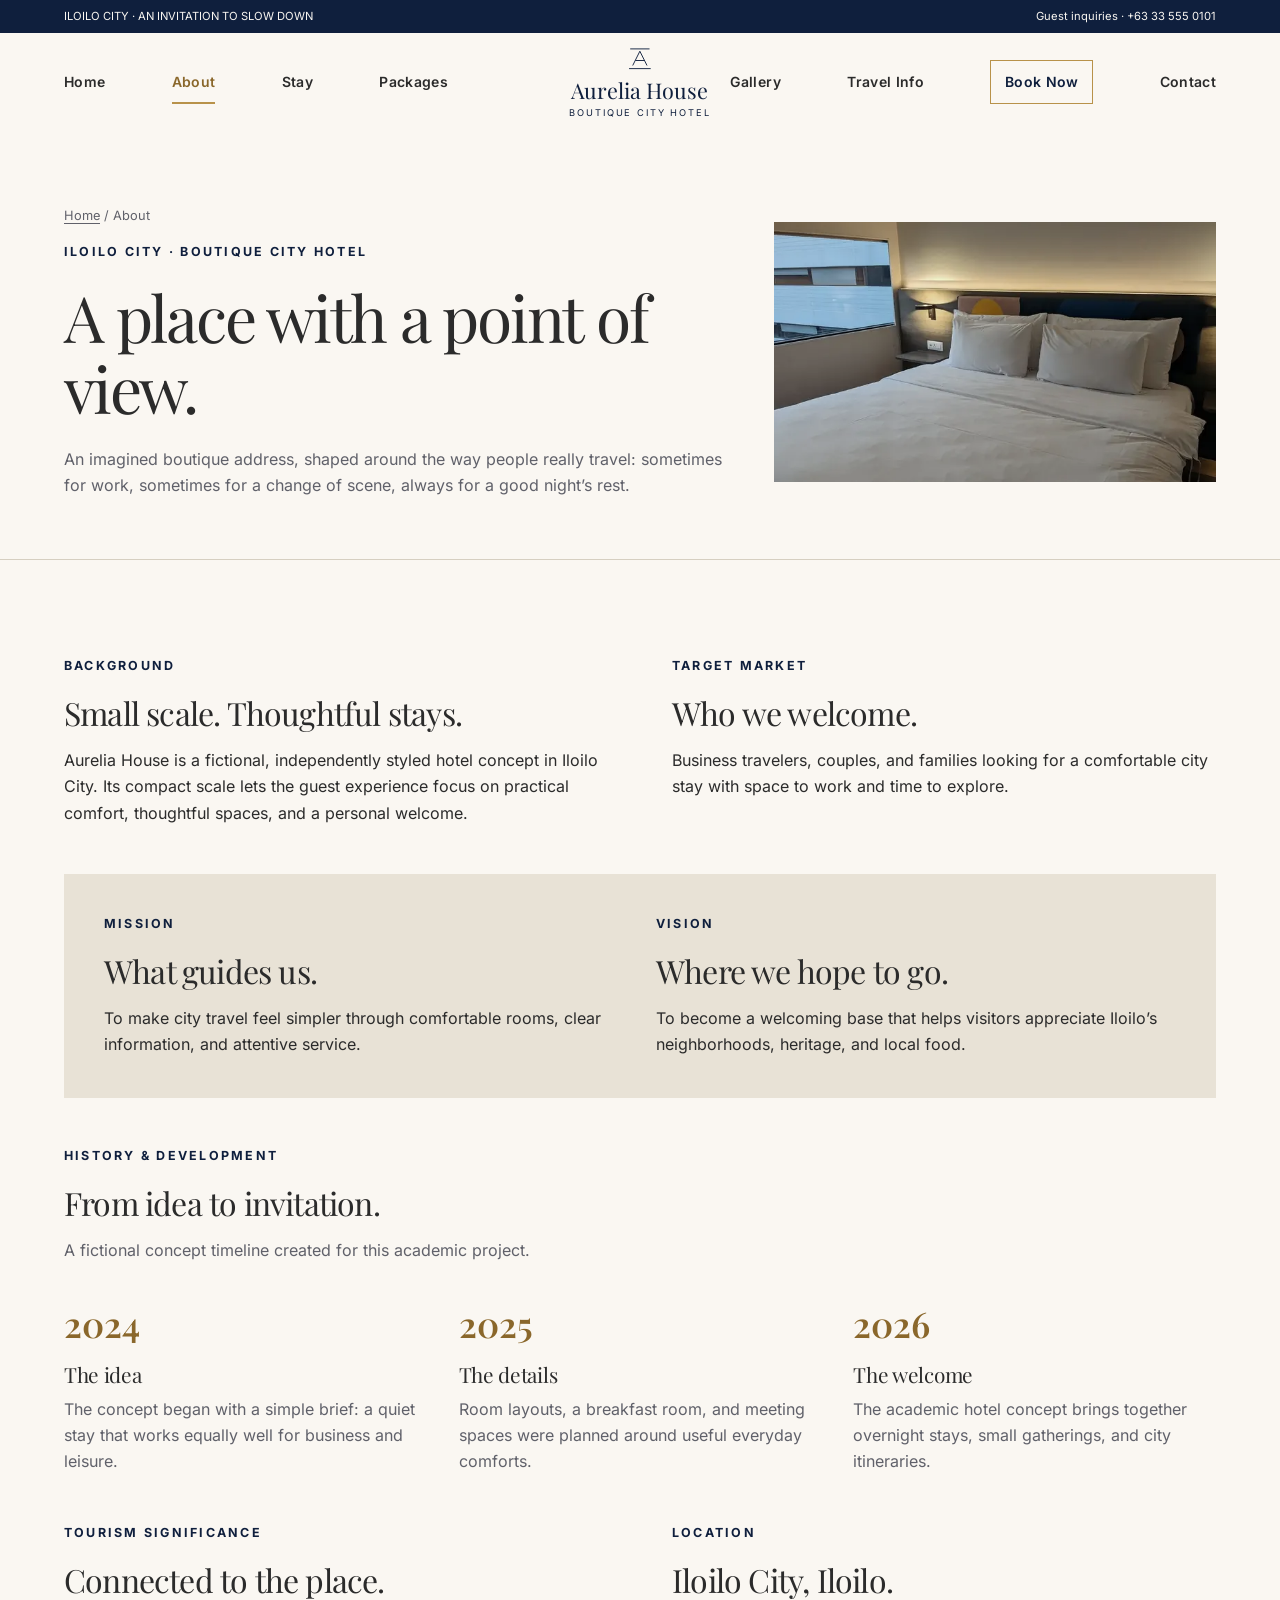
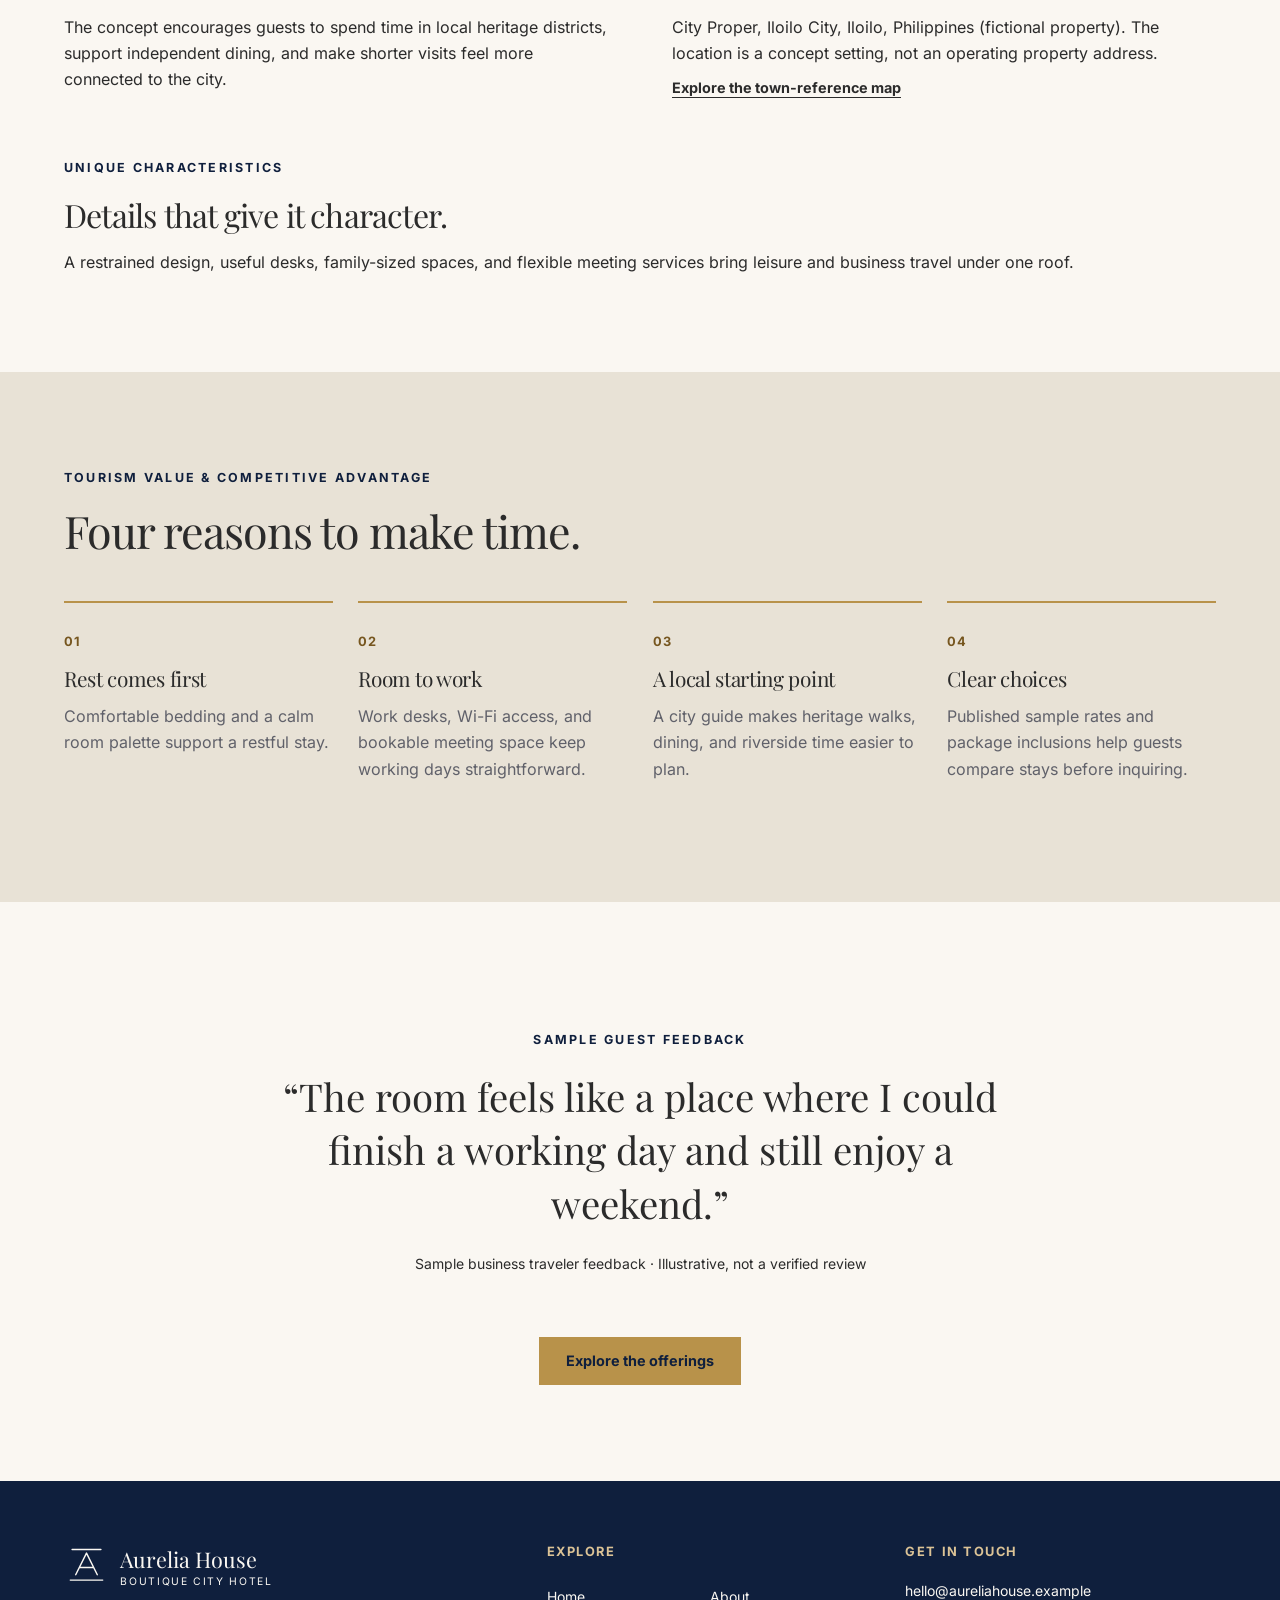
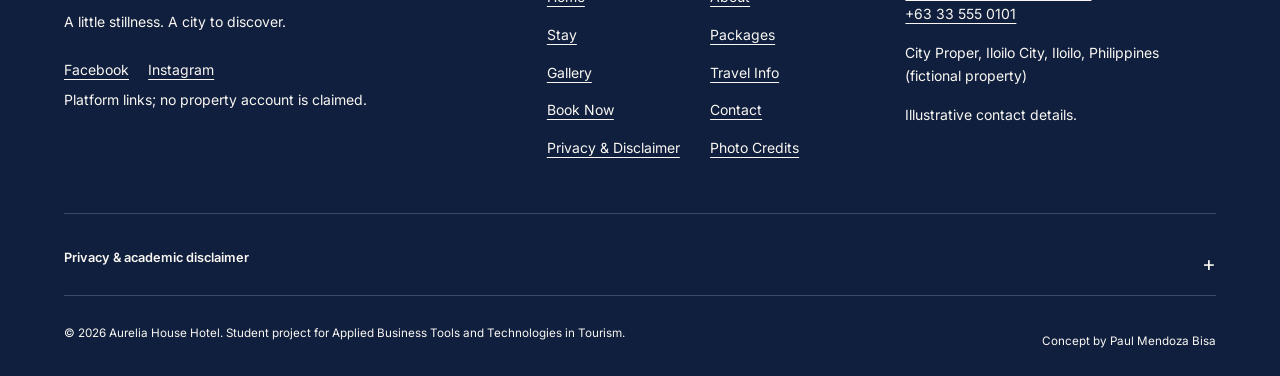
==== about.html @ c22bd077 "Publish complete website for GitHub Pages" ====
<!DOCTYPE html><html lang="en"><head><meta charset="UTF-8"><meta name="viewport" content="width=device-width, initial-scale=1"><title>Our Story &amp; Boutique City Concept | Aurelia House Hotel</title><meta name="description" content="Meet Aurelia House Hotel in Iloilo City. Explore the boutique concept, mission, history, target guests, tourism value, and thoughtful details behind the stay."><meta name="theme-color" content="#0F1F3D"><meta property="og:type" content="website"><meta property="og:title" content="Our Story &amp; Boutique City Concept | Aurelia House Hotel"><meta property="og:description" content="Meet Aurelia House Hotel in Iloilo City. Explore the boutique concept, mission, history, target guests, tourism value, and thoughtful details behind the stay."><meta property="og:site_name" content="Aurelia House Hotel"><link rel="icon" type="image/svg+xml" href="data:image/svg+xml,%3Csvg%20xmlns%3D%22http%3A//www.w3.org/2000/svg%22%20viewBox%3D%220%200%2050%2050%22%3E%3Crect%20width%3D%2250%22%20height%3D%2250%22%20rx%3D%220%22%20fill%3D%22%230F1F3D%22/%3E%3Cg%20transform%3D%22translate%283%203%29%20scale%28.88%29%22%20fill%3D%22none%22%20stroke%3D%22%23dcc396%22%20stroke-width%3D%222%22%3E%3Cpath%20d%3D%22M13%2033%2025%209%2037%2033M18%2025h14%22/%3E%3Cpath%20d%3D%22M7%2039h36M9%205h32%22/%3E%3C/g%3E%3C/svg%3E"><link rel="preload" href="fonts/inter-latin.woff2" as="font" type="font/woff2" crossorigin><link rel="preload" href="fonts/playfair-display-latin.woff2" as="font" type="font/woff2" crossorigin><link rel="stylesheet" href="css/style.css"><script defer src="js/form-config.js"></script><script defer src="js/site-data.js"></script><script defer src="js/main.js"></script></head><body class="hotel"><a class="skip-link" href="#main">Skip to content</a><header class="site-header"><div class="topbar"><div class="wrap"><span>ILOILO CITY · AN INVITATION TO SLOW DOWN</span><a href="contact.html">Guest inquiries · +63 33 555 0101</a></div></div><div class="header-inner wrap"><a class="brand" href="index.html"><svg class="brand-mark" viewBox="0 0 50 50" fill="none" stroke="currentColor" stroke-width="1.6" stroke-linecap="round" stroke-linejoin="round" aria-hidden="true"><path d="M13 33 25 9 37 33M18 25h14"/><path d="M7 39h36M9 5h32"/></svg><span class="brand-text"><strong>Aurelia House</strong><span>Boutique city hotel</span></span><span class="sr-only">Home</span></a><button class="menu-toggle" aria-controls="site-nav" aria-expanded="false" aria-label="Open navigation"><svg viewBox="0 0 24 24" fill="none" stroke="currentColor" stroke-width="1.6" aria-hidden="true"><path d="M3 6h18M3 12h18M3 18h18"/></svg></button><nav class="site-nav" id="site-nav" aria-label="Main navigation"><span class="nav-mobile-brand">Aurelia House</span><button class="menu-close" aria-label="Close navigation">×</button><ul class="nav-list"><li><a  href="index.html" >Home</a></li><li><a  href="about.html" aria-current="page">About</a></li><li><a  href="stay.html" >Stay</a></li><li><a  href="packages.html" >Packages</a></li><li><a  href="gallery.html" >Gallery</a></li><li><a  href="travel-info.html" >Travel Info</a></li><li><a class="nav-book" href="booking.html" >Book Now</a></li><li><a  href="contact.html" >Contact</a></li></ul></nav></div></header><main id="main"><section class="subhero"><div class="wrap"><div><div class="breadcrumb"><a href="index.html">Home</a> / About</div><span class="eyebrow">Iloilo City · Boutique city hotel</span><h1>A place with a point of view.</h1><p class="muted">An imagined boutique address, shaped around the way people really travel: sometimes for work, sometimes for a change of scene, always for a good night’s rest.</p></div><img class="" src="images/room-deluxe.webp" srcset="images/room-deluxe-480.webp 480w, images/room-deluxe-640.webp 640w, images/room-deluxe-960.webp 960w, images/room-deluxe.webp 1100w" sizes="(max-width:767px) calc(100vw - 32px), (max-width:1023px) 50vw, 40vw" alt="Modern hotel bedroom with white linens beside a window" width="1100" height="733" fetchpriority="high" decoding="async"></div></section><section class="section"><div class="wrap about-grid"><div class="about-block"><span class="eyebrow">Background</span><h2>Small scale. Thoughtful stays.</h2><p>Aurelia House is a fictional, independently styled hotel concept in Iloilo City. Its compact scale lets the guest experience focus on practical comfort, thoughtful spaces, and a personal welcome.</p></div><div class="about-block"><span class="eyebrow">Target market</span><h2>Who we welcome.</h2><p>Business travelers, couples, and families looking for a comfortable city stay with space to work and time to explore.</p></div><div class="about-block wide mission-vision"><div><span class="eyebrow">Mission</span><h2>What guides us.</h2><p>To make city travel feel simpler through comfortable rooms, clear information, and attentive service.</p></div><div><span class="eyebrow">Vision</span><h2>Where we hope to go.</h2><p>To become a welcoming base that helps visitors appreciate Iloilo’s neighborhoods, heritage, and local food.</p></div></div><div class="about-block wide"><span class="eyebrow">History & development</span><h2>From idea to invitation.</h2><p class="muted" style="margin-top:1rem">A fictional concept timeline created for this academic project.</p><div class="timeline"><div><strong>2024</strong><h3>The idea</h3><p class="muted">The concept began with a simple brief: a quiet stay that works equally well for business and leisure.</p></div><div><strong>2025</strong><h3>The details</h3><p class="muted">Room layouts, a breakfast room, and meeting spaces were planned around useful everyday comforts.</p></div><div><strong>2026</strong><h3>The welcome</h3><p class="muted">The academic hotel concept brings together overnight stays, small gatherings, and city itineraries.</p></div></div></div><div class="about-block"><span class="eyebrow">Tourism significance</span><h2>Connected to the place.</h2><p>The concept encourages guests to spend time in local heritage districts, support independent dining, and make shorter visits feel more connected to the city.</p></div><div class="about-block"><span class="eyebrow">Location</span><h2>Iloilo City, Iloilo.</h2><p>City Proper, Iloilo City, Iloilo, Philippines (fictional property). The location is a concept setting, not an operating property address.</p><a class="text-link" href="travel-info.html#location-map">Explore the town-reference map</a></div><div class="about-block wide"><span class="eyebrow">Unique characteristics</span><h2>Details that give it character.</h2><p>A restrained design, useful desks, family-sized spaces, and flexible meeting services bring leisure and business travel under one roof.</p></div></div></section><section class="section panel-section"><div class="wrap"><div class="section-heading"><div><span class="eyebrow">Tourism value & competitive advantage</span><h2>Four reasons to make time.</h2></div><div></div></div><div class="feature-grid"><div class="feature-tile"><span class="feature-index">01</span><h3>Rest comes first</h3><p class="muted">Comfortable bedding and a calm room palette support a restful stay.</p></div><div class="feature-tile"><span class="feature-index">02</span><h3>Room to work</h3><p class="muted">Work desks, Wi-Fi access, and bookable meeting space keep working days straightforward.</p></div><div class="feature-tile"><span class="feature-index">03</span><h3>A local starting point</h3><p class="muted">A city guide makes heritage walks, dining, and riverside time easier to plan.</p></div><div class="feature-tile"><span class="feature-index">04</span><h3>Clear choices</h3><p class="muted">Published sample rates and package inclusions help guests compare stays before inquiring.</p></div></div></div></section><section class="section"><div class="wrap"><div class="review reveal"><span class="eyebrow">Sample guest feedback</span><span class="stars" aria-hidden="true">✦ ✦ ✦</span><blockquote>“The room feels like a place where I could finish a working day and still enjoy a weekend.”</blockquote><cite>Sample business traveler feedback · Illustrative, not a verified review</cite></div><div class="actions" style="justify-content:center"><a class="button " href="stay.html">Explore the offerings</a></div></div></section></main><footer class="site-footer"><div class="wrap"><div class="footer-top"><div class="footer-brand"><a class="brand" href="index.html"><svg class="brand-mark" viewBox="0 0 50 50" fill="none" stroke="currentColor" stroke-width="1.6" stroke-linecap="round" stroke-linejoin="round" aria-hidden="true"><path d="M13 33 25 9 37 33M18 25h14"/><path d="M7 39h36M9 5h32"/></svg><span class="brand-text"><strong>Aurelia House</strong><span>Boutique city hotel</span></span><span class="sr-only">Home</span></a><p>A little stillness. A city to discover.</p><div class="social-links"><a href="https://www.facebook.com/" target="_blank" rel="noopener noreferrer">Facebook</a><a href="https://www.instagram.com/" target="_blank" rel="noopener noreferrer">Instagram</a></div><p class="small">Platform links; no property account is claimed.</p></div><div><h2>Explore</h2><div class="footer-links"><a href="index.html">Home</a><a href="about.html">About</a><a href="stay.html">Stay</a><a href="packages.html">Packages</a><a href="gallery.html">Gallery</a><a href="travel-info.html">Travel Info</a><a href="booking.html">Book Now</a><a href="contact.html">Contact</a><a href="#privacy">Privacy &amp; Disclaimer</a><a href="gallery.html#photo-credits">Photo Credits</a></div></div><div><h2>Get in touch</h2><p><a href="mailto:hello@aureliahouse.example">hello@aureliahouse.example</a><br><a href="tel:+63335550101">+63 33 555 0101</a></p><p>City Proper, Iloilo City, Iloilo, Philippines (fictional property)</p><p class="small">Illustrative contact details.</p></div></div><details class="footer-policy" id="privacy"><summary>Privacy &amp; academic disclaimer</summary><p>This website was created for academic purposes. Business, rates, and contact details are fictional. No personal data is stored. In the current demonstration, form entries stay on the page and are not sent. A copied or downloaded draft stays under your control. No reservations or payments are made.</p><p>Photographs are licensed visual references, not photographs of this fictional property. Sample guest feedback is illustrative, not verified testimony. Maps show public town references. Any future inquiry service must have its privacy terms reviewed before activation.</p></details><div class="footer-bottom"><p>© 2026 Aurelia House Hotel. Student project for Applied Business Tools and Technologies in Tourism.</p><p>Concept by Paul Mendoza Bisa</p></div></div></footer></body></html>
---- css/style.css ----
/* Self-hosted Google Fonts; latin subset; source records and OFL licenses included. */

/* latin: Inter */
@font-face {
  font-family: 'Inter';
  font-style: normal;
  font-weight: 400 700;
  font-display: swap;
  src: url('../fonts/inter-latin.woff2') format('woff2');
  unicode-range: U+0000-00FF, U+0131, U+0152-0153, U+02BB-02BC, U+02C6, U+02DA, U+02DC, U+0304, U+0308, U+0329, U+2000-206F, U+20AC, U+2122, U+2191, U+2193, U+2212, U+2215, U+FEFF, U+FFFD;
}

/* latin: Playfair Display */
@font-face {
  font-family: 'Playfair Display';
  font-style: normal;
  font-weight: 400 600;
  font-display: swap;
  src: url('../fonts/playfair-display-latin.woff2') format('woff2');
  unicode-range: U+0000-00FF, U+0131, U+0152-0153, U+02BB-02BC, U+02C6, U+02DA, U+02DC, U+0304, U+0308, U+0329, U+2000-206F, U+20AC, U+2122, U+2191, U+2193, U+2212, U+2215, U+FEFF, U+FFFD;
}

*{box-sizing:border-box}html{scroll-behavior:smooth;scroll-padding-top:7rem}body{margin:0;background:var(--paper);color:var(--ink);font-family:var(--body-font);font-size:1rem;line-height:1.65}body.menu-open{overflow:hidden}button,input,select,textarea{font:inherit}button,a,input,select,textarea,summary{-webkit-tap-highlight-color:transparent}img{display:block;width:100%;height:auto}a{color:inherit;text-underline-offset:.25em}button{cursor:pointer}button:disabled{cursor:wait;opacity:.65}a,button{touch-action:manipulation}h1,h2,h3,h4,p{margin:0}h1,h2,h3,h4{font-family:var(--heading-font);font-weight:var(--heading-weight,500);line-height:1.12}h1{font-size:clamp(2.65rem,5vw,4.8rem);letter-spacing:-.035em}h2{font-size:clamp(2rem,3.5vw,3.3rem);letter-spacing:-.025em}h3{font-size:1.6rem;letter-spacing:-.015em}p+p{margin-top:1rem}ul,ol{padding-left:1.25rem}li+li{margin-top:.4rem}::selection{background:var(--accent);color:white}:focus-visible{outline:3px solid var(--focus);outline-offset:5px}input:focus-visible,select:focus-visible,textarea:focus-visible{outline-offset:2px}button{border:0}.skip-link{position:fixed;top:1rem;left:1rem;z-index:1000;padding:1rem;background:var(--primary);color:white;transform:translateY(-200%)}.skip-link:focus{transform:translateY(0)}.sr-only{position:absolute;width:1px;height:1px;overflow:hidden;clip:rect(0,0,0,0);white-space:nowrap}.wrap{width:min(1200px,calc(100% - 6rem));margin-inline:auto}.section{padding-block:6rem}.section-heading{display:flex;align-items:flex-end;justify-content:space-between;gap:2rem;margin-bottom:2.8rem}.section-heading p{max-width:30rem}.eyebrow{font-size:.78rem;font-weight:700;letter-spacing:.18em;text-transform:uppercase;display:block;margin-bottom:1.15rem;color:var(--primary)}.muted{color:var(--muted)}.small{font-size:.875rem}.section-number{font-family:var(--heading-font);font-size:3rem;color:var(--accent)}.button{display:inline-flex;align-items:center;justify-content:center;min-height:48px;padding:.8rem 1.6rem;text-decoration:none;font-size:.9rem;font-weight:700;background:var(--accent);color:var(--button-text);border:1px solid var(--accent);border-radius:var(--radius);transition:background .2s,transform .2s,box-shadow .2s;line-height:1.4;text-align:center}.button:hover{transform:translateY(-2px);background:var(--accent-dark);border-color:var(--accent-dark)}.button.secondary{background:transparent;color:var(--primary);border-color:var(--primary)}.button.secondary:hover{background:var(--panel)}.button.light{background:transparent;color:#fff;border-color:#fff}.button.light:hover{background:#ffffff18}.text-link{display:inline-flex;align-items:center;min-height:44px;font-size:.9rem;font-weight:700}.actions{display:flex;flex-wrap:wrap;gap:1rem;align-items:center;margin-top:1.8rem}.brand{display:flex;align-items:center;gap:.7rem;text-decoration:none;color:var(--primary);line-height:1.2}.brand-mark{width:38px;height:38px;flex:none}.brand-text strong{display:block;font-family:var(--heading-font);font-size:1.15rem;font-weight:var(--heading-weight,500)}.brand-text span{display:block;font-size:.65rem;letter-spacing:.16em;text-transform:uppercase;margin-top:.2rem}.header-inner{display:flex;align-items:center;justify-content:space-between;gap:1.4rem}.nav-list{display:flex;gap:1.35rem;align-items:center;list-style:none;padding:0;margin:0}.nav-list li+li{margin:0}.nav-list a{display:flex;align-items:center;min-height:44px;text-decoration:none;font-size:.84rem;font-weight:600;white-space:nowrap}.nav-list a:hover,.nav-list a[aria-current]{color:var(--accent-dark)}.nav-list a[aria-current]:not(.nav-book){box-shadow:inset 0 -2px var(--accent)}.nav-list a.nav-book{padding:.65rem 1.1rem;background:var(--accent);color:var(--button-text);border-radius:var(--radius)}.menu-toggle,.menu-close{display:none;width:48px;height:48px;border:1px solid var(--line);background:var(--paper);color:var(--ink);align-items:center;justify-content:center;font-size:1.5rem}.menu-toggle svg{width:23px;height:23px}.nav-mobile-brand{display:none}.hero{position:relative;isolation:isolate;overflow:hidden}.hero-image{position:absolute;inset:0;height:100%;object-fit:cover;z-index:-2}.hero .eyebrow,.hero .muted{color:inherit}.hero-content{position:relative}.hero-intro{max-width:36rem;margin-top:1.5rem;font-size:1.08rem;line-height:1.75}.hero-note{position:absolute;bottom:1.5rem;right:2rem;color:white;font-size:.72rem;background:#0005;padding:.25rem .7rem}.hero-bottom{display:flex;align-items:center;justify-content:space-between;gap:2rem}.hero-bottom span{font-size:.78rem;letter-spacing:.12em;text-transform:uppercase}.subhero{padding:4.6rem 0 3.8rem;border-bottom:1px solid var(--line);background:var(--panel)}.subhero .wrap{display:grid;grid-template-columns:1.5fr 1fr;gap:3rem;align-items:center}.subhero p{max-width:42rem;margin-top:1.35rem}.subhero img{height:260px;object-fit:cover;border-radius:var(--card-radius)}.subhero .breadcrumb{font-size:.8rem;margin-bottom:1rem;color:var(--muted)}.intro-split{display:grid;grid-template-columns:1fr 1fr;gap:5rem;align-items:center}.intro-photo{position:relative}.intro-photo img{height:500px;object-fit:cover;border-radius:var(--card-radius)}.photo-caption{margin-top:.7rem;font-size:.78rem;color:var(--muted)}.intro-copy>p{margin-top:1.5rem}.quick-facts{display:grid;grid-template-columns:repeat(3,1fr);gap:1.4rem;padding-block:2rem;border-block:1px solid var(--line);margin-top:2rem}.quick-facts strong{display:block;font-family:var(--heading-font);font-size:1.2rem}.quick-facts span{font-size:.8rem;color:var(--muted)}.card-grid{display:grid;grid-template-columns:repeat(3,minmax(0,1fr));gap:1.65rem}.card{overflow:hidden;border:1px solid var(--line);border-radius:var(--card-radius);background:var(--card-bg,var(--paper));box-shadow:var(--card-shadow,none);position:relative}.card-image{height:260px;object-fit:cover;transition:transform .3s}.card:hover .card-image{transform:scale(1.025)}.card-body{padding:1.8rem}.card-tag{display:inline-block;color:var(--primary);font-size:.75rem;font-weight:700;letter-spacing:.09em;text-transform:uppercase;margin-bottom:.8rem}.card h3{margin-bottom:1rem}.card p{margin-bottom:1rem}.card-price{display:flex;align-items:baseline;gap:.4rem;margin-top:1.4rem;flex-wrap:wrap}.card-price strong{font-family:var(--heading-font);font-size:1.65rem;color:var(--primary)}.card-price span{font-size:.78rem;color:var(--muted)}.card .button{margin-top:1.2rem}.offering-meta{display:grid;grid-template-columns:1fr 1fr;gap:.8rem;font-size:.8rem;border-top:1px solid var(--line);padding-top:1rem}.offering-meta dt{font-weight:700}.offering-meta dd{margin:0;color:var(--muted)}.features{font-size:.9rem}.feature-grid{display:grid;grid-template-columns:repeat(4,1fr);gap:1.6rem}.feature-tile{padding:1.5rem 0;border-top:2px solid var(--accent)}.feature-tile h3{font-size:1.3rem;margin:.8rem 0}.feature-tile p{font-size:.95rem}.feature-index{font-size:.8rem;font-weight:700;color:var(--accent-dark);letter-spacing:.08em}.panel-section{background:var(--panel)}.dark-section{background:var(--primary);color:var(--paper)}.dark-section .eyebrow{color:var(--light-accent)}.dark-section .card{--card-bg:var(--paper);color:var(--ink)}.dark-section .muted{color:#ffffffb8}.promo{display:grid;grid-template-columns:1.4fr 1fr;gap:3rem;align-items:center;padding:3rem;background:var(--primary);color:white;border-radius:var(--card-radius);position:relative}.promo .eyebrow{color:var(--light-accent)}.promo p{margin-top:1rem;max-width:43rem}.promo .button{justify-self:end}.review{max-width:780px;text-align:center;margin:auto;padding:2rem 0}.review blockquote{font-family:var(--heading-font);font-size:clamp(1.7rem,3vw,2.7rem);line-height:1.4;margin:1.2rem 0}.review cite{font-style:normal;font-size:.875rem}.review .stars{color:var(--accent-dark);letter-spacing:.3em;font-size:1rem}.teaser-grid{display:grid;grid-template-columns:repeat(2,1fr);gap:1.4rem;margin-top:3rem}.teaser{display:flex;gap:1.3rem;align-items:center;padding:1.5rem;border:1px solid var(--line);text-decoration:none;border-radius:var(--card-radius);transition:background .2s}.teaser:hover{background:var(--panel)}.teaser strong{display:block;font-family:var(--heading-font);font-size:1.5rem}.teaser img{width:110px;height:100px;object-fit:cover;border-radius:var(--card-radius)}.teaser span{font-size:.875rem;color:var(--muted)}.availability{padding:1.7rem 2rem;display:grid;grid-template-columns:1fr 1fr .6fr auto;gap:1rem;align-items:end;background:white;color:var(--ink);position:relative;z-index:2;border-radius:22px;box-shadow:0 12px 45px #14313b1a}.availability label{font-size:.8rem;font-weight:700}.availability input,.availability select{background:#f4f7f7;border:1px solid var(--line);border-radius:10px;min-height:48px;padding:.65rem;width:100%;margin-top:.4rem}.planner{display:grid;grid-template-columns:1fr 1fr;gap:4rem;padding:3.5rem;background:var(--panel);border:1px solid var(--line);border-radius:var(--card-radius)}.planner h2{margin-bottom:1.2rem}.planner .field{margin-bottom:1rem}.planner-result{padding:2rem;background:var(--paper);border:1px solid var(--line);border-radius:var(--card-radius);align-self:center}.planner-result .result-number{font-family:var(--heading-font);font-size:2.8rem;line-height:1.2;color:var(--primary);display:block;margin:.7rem 0}.planner-result h3{margin:.7rem 0}.planner-result p{font-size:.9rem}.planner-error{color:#a12620;margin-top:1rem}.field label{display:block;font-size:.875rem;font-weight:700;margin-bottom:.4rem}.field input,.field select,.field textarea{width:100%;min-height:48px;border:1px solid var(--line);padding:.75rem .85rem;border-radius:var(--input-radius,4px);background:var(--paper);color:var(--ink);line-height:1.4}.field textarea{min-height:130px;resize:vertical}.field .hint{font-size:.8rem;color:var(--muted);display:block;margin-top:.3rem}.field [aria-invalid=true]{border-color:#b52a21}.field-error{color:#a12620;font-size:.8rem;display:block;min-height:0}.field-error:not(:empty){margin-top:.35rem}.form-grid{display:grid;grid-template-columns:1fr 1fr;gap:1.3rem}.form-grid .full{grid-column:1/-1}.check-row{display:flex;gap:.75rem;align-items:flex-start;font-size:.875rem}.check-row input{width:20px;height:20px;flex:none;margin-top:.22rem;accent-color:var(--primary)}.form-card{padding:2.5rem;background:var(--paper);border:1px solid var(--line);border-radius:var(--card-radius)}.form-layout{display:grid;grid-template-columns:minmax(0,1.7fr) minmax(0,1fr);gap:3rem;align-items:start}.form-aside{position:sticky;top:8rem}.form-aside h2{font-size:2rem;margin-bottom:1.3rem}.steps{list-style:none;padding:0;counter-reset:steps}.steps li{counter-increment:steps;position:relative;padding-left:2.6rem;margin-bottom:1.6rem}.steps li:before{content:counter(steps);position:absolute;left:0;top:0;width:28px;height:28px;border:1px solid var(--line);display:grid;place-items:center;font-size:.8rem;color:var(--primary)}.steps strong{display:block;margin-bottom:.25rem}.steps p{font-size:.9rem;color:var(--muted)}.notice{padding:1.1rem 1.25rem;border-left:3px solid var(--accent);background:var(--panel);font-size:.875rem;margin:1.5rem 0}.form-status{margin-top:1.5rem;padding:1.3rem;background:var(--panel);border-radius:var(--card-radius)}.form-status pre{font:inherit;font-size:.8rem;white-space:pre-wrap;overflow-wrap:anywhere;line-height:1.6;margin:1rem 0;max-height:280px;overflow:auto}.form-status h3{font-size:1.3rem;margin-bottom:.7rem}.form-status[hidden]{display:none}.honeypot{position:absolute;left:-9999px;opacity:0}.error-summary{color:#a12620;font-weight:600;font-size:.9rem;margin-bottom:1rem}.package-stack{display:grid;gap:3rem}.package{display:grid;grid-template-columns:minmax(0,.9fr) minmax(0,1.4fr);border:1px solid var(--line);border-radius:var(--card-radius);overflow:hidden;background:var(--paper)}.package-visual{position:relative;background:var(--panel)}.package-visual img{height:100%;min-height:450px;object-fit:cover}.package-body{padding:2.8rem}.package h2{font-size:2.25rem}.package-body>p{margin-top:1rem}.package-facts{display:flex;gap:.6rem;flex-wrap:wrap;margin-top:1rem}.chip{font-size:.75rem;font-weight:700;border:1px solid var(--line);border-radius:var(--radius);padding:.35rem .65rem;background:var(--panel)}.package-columns{display:grid;grid-template-columns:1fr 1fr;gap:1.3rem;margin-top:1.6rem}.package-columns h3{font-size:1rem;font-family:var(--body-font);font-weight:700}.package-columns ul{font-size:.875rem}.itinerary{margin-top:1.6rem}.itinerary h3{font-size:1.3rem;margin-bottom:1rem}.itinerary details,.faq details{border-bottom:1px solid var(--line)}summary{cursor:pointer;list-style:none;display:flex;justify-content:space-between;gap:1rem;min-height:50px;padding:1rem 0;font-weight:600;line-height:1.4}summary::-webkit-details-marker{display:none}summary:after{content:'+';font-weight:400;font-size:1.3rem}details[open]>summary:after{content:'−'}details p{padding:0 0 1.3rem;font-size:.95rem;color:var(--muted)}.faq{max-width:830px;margin:auto}.faq>h2{margin-bottom:2rem}.faq-footer{margin-top:1.5rem}.itinerary-tabs{display:flex;gap:.6rem;margin-bottom:1rem}.itinerary-tabs button{padding:.55rem 1rem;border-radius:99px;background:var(--panel);border:1px solid var(--line);color:var(--ink);font-weight:700;font-size:.875rem}.itinerary-tabs button[aria-selected=true]{background:var(--primary);color:#fff}.tab-panel{font-size:.9rem;padding:1rem;background:var(--panel);border-radius:12px}.tab-panel[hidden]{display:none}.trail-timeline{list-style:none;padding:0;margin:1rem 0}.trail-timeline li{position:relative;border-left:2px solid var(--accent);padding:0 0 1.25rem 1.5rem;margin:0}.trail-timeline li:before{content:'';position:absolute;width:10px;height:10px;background:var(--accent);border-radius:50%;left:-6px;top:.5rem}.trail-timeline strong{display:block;font-size:.8rem;text-transform:uppercase;letter-spacing:.06em}.trail-timeline p{font-size:.9rem;color:var(--muted)}.booking-instructions{font-size:.8rem;color:var(--muted);margin:1rem 0}.booking-instructions ol{padding-left:1.2rem}.filters{display:flex;gap:.65rem;flex-wrap:wrap;margin:0 0 2.5rem}.filter{min-height:44px;background:transparent;border:1px solid var(--line);color:var(--ink);padding:.55rem 1.1rem;border-radius:var(--radius);font-weight:600;font-size:.875rem}.filter[aria-pressed=true]{background:var(--primary);border-color:var(--primary);color:#fff}.gallery-grid{display:grid;grid-template-columns:repeat(3,minmax(0,1fr));gap:1.5rem}.gallery-item{margin:0;min-width:0}.gallery-item[hidden]{display:none}.gallery-item button{width:100%;padding:0;background:transparent;overflow:hidden;border-radius:var(--card-radius);position:relative}.gallery-item button:after{content:'View photo';position:absolute;bottom:1rem;left:1rem;padding:.35rem .7rem;background:#000b;color:white;font-size:.75rem;opacity:0;transition:opacity .2s}.gallery-item button:hover:after,.gallery-item button:focus-visible:after{opacity:1}.gallery-item img{height:260px;object-fit:cover;transition:transform .3s}.gallery-item button:hover img{transform:scale(1.03)}.gallery-item figcaption{padding:.7rem 0;font-size:.9rem}.gallery-item .credit{display:block;font-size:.72rem;color:var(--muted);margin-top:.3rem}.lightbox{border:0;padding:0;background:#132019;color:white;width:min(1050px,calc(100% - 2rem));max-height:90vh}.lightbox::backdrop{background:#000d}.lightbox-toolbar{display:flex;align-items:center;justify-content:space-between;padding:.7rem 1rem}.lightbox-toolbar button,.lightbox-controls button{background:transparent;color:white;min-width:48px;min-height:48px;border:1px solid #ffffff66}.lightbox img{height:min(60vh,600px);object-fit:contain;background:#000}.lightbox-caption{padding:1rem 1.5rem}.lightbox-caption p{font-size:.9rem}.lightbox-controls{display:flex;gap:.6rem}.credit-list{display:grid;grid-template-columns:repeat(2,1fr);gap:.7rem 2rem;list-style:none;padding:0;font-size:.8rem}.credit-list li{padding-block:.5rem;border-bottom:1px solid var(--line);overflow-wrap:anywhere}.video-layout{display:grid;grid-template-columns:1fr 1.2fr;gap:3rem;align-items:center}.video-layout video{width:100%;aspect-ratio:16/9;background:var(--primary);border-radius:var(--card-radius)}.video-layout p{margin-top:1rem}.about-grid{display:grid;grid-template-columns:1fr 1fr;gap:3rem 4rem}.about-block h2{font-size:2rem;margin-bottom:1rem}.about-block.wide{grid-column:1/-1}.mission-vision{display:grid;grid-template-columns:1fr 1fr;gap:2rem;background:var(--panel);padding:2.5rem;border-radius:var(--card-radius)}.timeline{display:grid;grid-template-columns:repeat(3,1fr);gap:2rem;margin-top:2rem}.timeline strong{font-family:var(--heading-font);font-size:2.2rem;color:var(--accent-dark)}.timeline h3{font-size:1.3rem;margin:.6rem 0}.timeline p{font-size:.95rem}.eco-grid{display:grid;grid-template-columns:repeat(3,1fr);gap:2rem}.eco-grid h3{font-size:1.3rem;margin-bottom:.8rem}.eco-grid>div{border-top:3px solid var(--accent);padding-top:1.4rem}.destination-layout{display:grid;grid-template-columns:1fr 1fr;gap:3rem}.destination-layout h3{margin:1.8rem 0 1rem}.route-card{padding:1.5rem;border:1px solid var(--line);border-radius:var(--card-radius);margin-bottom:1rem}.route-card h3{font-size:1.2rem;margin:0 0 .7rem}.route-card .time{font-weight:700;color:var(--primary);display:block;margin:.7rem 0}.route-card p{font-size:.9rem}.map-frame{width:100%;height:390px;border:1px solid var(--line);border-radius:var(--card-radius);background:var(--panel)}.map-caption{font-size:.8rem;margin-top:.8rem;color:var(--muted)}.attraction-list{display:grid;grid-template-columns:repeat(2,1fr);gap:1.5rem;margin-top:2rem}.attraction{padding:1.5rem;border:1px solid var(--line);border-radius:var(--card-radius)}.attraction h3{font-size:1.25rem;margin-bottom:.7rem}.attraction p{font-size:.9rem}.guide-grid{display:grid;grid-template-columns:repeat(3,1fr);gap:2rem}.guide-block{padding-top:1.3rem;border-top:2px solid var(--accent)}.guide-block h3{font-size:1.3rem;margin-bottom:.8rem}.guide-block p{font-size:.95rem}.emergency{background:var(--primary);color:white;padding:1.5rem;border-radius:var(--card-radius)}.emergency .text-link{font-size:1.5rem}.source-list{font-size:.8rem;columns:2;column-gap:2.5rem}.source-list li{break-inside:avoid;margin-bottom:.6rem}.contact-details{display:grid;grid-template-columns:1fr 1fr;gap:1.5rem;margin-bottom:2rem}.contact-details div{border-top:1px solid var(--line);padding-top:1rem;overflow-wrap:anywhere}.contact-details strong{display:block;font-size:.8rem;letter-spacing:.08em;text-transform:uppercase;margin-bottom:.6rem}.contact-details a{display:inline-flex;align-items:center;min-height:44px}.site-footer{background:var(--primary);color:var(--paper);padding:4rem 0 1.5rem}.footer-top{display:grid;grid-template-columns:1.4fr 1fr 1fr;gap:3rem;margin-bottom:3rem}.site-footer .brand{color:var(--paper);margin-bottom:1.2rem}.site-footer .brand-text strong{font-size:1.8rem}.site-footer .brand-mark{width:45px;height:45px}.site-footer p,.site-footer a:not(.brand){font-size:.875rem}.site-footer h2{font-family:var(--body-font);font-size:.8rem;font-weight:700;letter-spacing:.12em;text-transform:uppercase;color:var(--light-accent);margin-bottom:1.2rem}.footer-links{display:grid;grid-template-columns:1fr 1fr;gap:.1rem 1rem}.footer-links a,.social-links a{min-height:36px;display:inline-flex;align-items:center}.social-links{display:flex;gap:1.2rem;flex-wrap:wrap;margin-top:1.2rem}.footer-bottom{border-top:1px solid #ffffff30;padding-top:1.3rem;display:flex;align-items:center;justify-content:space-between;gap:2rem}.footer-bottom p{font-size:.73rem}.footer-policy{border-top:1px solid #ffffff30;margin-top:2rem;padding-top:1.2rem}.footer-policy summary{font-size:.8rem;min-height:44px}.footer-policy p{font-size:.8rem;color:#ffffffc9}.reveal{opacity:1}.js-motion .reveal{opacity:0;transform:translateY(15px);transition:opacity .3s,transform .3s}.js-motion .reveal.visible{opacity:1;transform:none}.empty-message{padding:2rem;text-align:center;border:1px solid var(--line)}[hidden]{display:none!important}
@media(min-width:1280px){.wrap{width:min(1200px,calc(100% - 8rem))}}
@media(max-width:1100px){.nav-list{gap:.8rem}.nav-list a{font-size:.78rem}.wrap{width:calc(100% - 4rem)}.intro-split{gap:3rem}.planner{gap:2rem;padding:2.5rem}.card-grid{gap:1.2rem}.card-body{padding:1.4rem}.card-image{height:230px}.feature-grid{grid-template-columns:repeat(2,1fr)}}
@media(max-width:1023px){html{scroll-padding-top:6rem}.section{padding-block:4.5rem}.menu-toggle{display:inline-flex}.site-nav{position:fixed;inset:0;background:var(--paper);z-index:102;padding:5.5rem 2rem 2rem;display:none;overflow-y:auto}.site-nav.is-open{display:block}.nav-list{display:flex;flex-direction:column;align-items:stretch;gap:0;max-width:650px;margin:auto}.nav-list a{font-size:1.4rem;min-height:58px;padding:.7rem 0;white-space:normal}.nav-list a.nav-book{padding:1rem 1.3rem;justify-content:center;margin-top:1rem}.menu-close{display:inline-flex;position:absolute;right:1.5rem;top:1.5rem}.nav-mobile-brand{display:block;position:absolute;left:2rem;top:2rem;font-family:var(--heading-font);font-size:1.3rem}.subhero .wrap{grid-template-columns:1.5fr .8fr;gap:2rem}.subhero img{height:240px}.card-grid{grid-template-columns:repeat(2,minmax(0,1fr))}.form-layout{gap:2rem;grid-template-columns:1.4fr 1fr}.form-card{padding:1.8rem}.package-body{padding:2rem}.package{grid-template-columns:.75fr 1.4fr}.package-visual img{min-height:350px}.package-columns{grid-template-columns:1fr}.gallery-grid{grid-template-columns:repeat(2,minmax(0,1fr))}.guide-grid{grid-template-columns:repeat(2,1fr)}.footer-top{gap:2rem;grid-template-columns:1.3fr 1fr 1fr}.availability{grid-template-columns:1fr 1fr}.availability .button{min-height:48px}.intro-photo img{height:410px}}
@media(max-width:767px){.wrap{width:calc(100% - 2.5rem)}.section{padding-block:3.5rem}.section-heading{align-items:flex-start;flex-direction:column;gap:1rem;margin-bottom:2rem}.section-heading p{max-width:none}.intro-split,.planner,.form-layout,.destination-layout,.video-layout{grid-template-columns:1fr;gap:2.2rem}.intro-photo img{height:360px}.intro-copy br{display:none}.hero-intro{font-size:1rem;line-height:1.65}.subhero{padding:3rem 0 2.5rem}.subhero .wrap{grid-template-columns:1fr}.subhero img{height:230px}.subhero h1{font-size:2.7rem}.promo{padding:2rem;grid-template-columns:1fr;gap:1.5rem}.promo .button{justify-self:start}.planner{padding:2rem 1.5rem}.planner-result{padding:1.5rem}.form-aside{position:static}.package{grid-template-columns:1fr}.package-visual img{height:270px;min-height:0}.package-body{padding:2rem 1.5rem}.package-columns{grid-template-columns:1fr 1fr}.about-grid{grid-template-columns:1fr;gap:2.5rem}.mission-vision{padding:2rem 1.5rem;grid-template-columns:1fr}.timeline{grid-template-columns:1fr;gap:1.5rem}.timeline>div{display:grid;grid-template-columns:4.5rem 1fr;gap:.5rem 1rem}.timeline strong{grid-row:1/3}.timeline h3{margin:0}.timeline p{grid-column:2}.eco-grid{grid-template-columns:1fr}.contact-details{gap:1.5rem 1rem}.teaser-grid{grid-template-columns:1fr}.guide-grid{gap:1.5rem}.source-list{columns:1}.footer-top{grid-template-columns:1fr 1fr}.footer-brand{grid-column:1/-1}.footer-bottom{align-items:flex-start;flex-direction:column;gap:.6rem}.credit-list{grid-template-columns:1fr}.video-layout{gap:1.7rem}.hero-note{right:1.2rem;bottom:1rem;font-size:.65rem}.map-frame{height:320px}.review{padding:0}.feature-grid{gap:1.2rem}.quick-facts{gap:.8rem}.quick-facts strong{font-size:1.05rem}}
@media(max-width:479px){body{font-size:1rem}.wrap{width:calc(100% - 2rem)}.card-grid{grid-template-columns:1fr}.card-image{height:265px}.gallery-grid{gap:1rem}.gallery-item img{height:175px}.gallery-item figcaption{font-size:.8rem;line-height:1.5}.gallery-item .credit{font-size:.7rem}.gallery-item button:after{display:none}.form-grid{grid-template-columns:1fr}.form-card{padding:1.5rem 1.1rem}.package-columns{grid-template-columns:1fr}.guide-grid{grid-template-columns:1fr}.attraction-list{grid-template-columns:1fr}.contact-details{grid-template-columns:1fr}.teaser{padding:1.2rem;gap:1rem}.teaser img{width:85px;height:90px}.teaser strong{font-size:1.3rem}.footer-top{grid-template-columns:1fr}.footer-brand{grid-column:auto}.section-number{font-size:2.4rem}.button{padding:.8rem 1.2rem}.availability{padding:1.3rem;gap:.8rem}.availability .button{padding:.8rem;font-size:.8rem}.intro-photo img{height:300px}.feature-grid{grid-template-columns:1fr 1fr}.feature-tile h3{font-size:1.1rem}.feature-tile p{font-size:.875rem}.quick-facts{grid-template-columns:1fr;gap:.9rem}.quick-facts>div{display:flex;align-items:baseline;gap:1rem}.lightbox-toolbar{padding:.5rem}.lightbox-controls button{min-width:42px}.lightbox-caption{padding:1rem}.subhero h1{font-size:2.4rem}.planner{padding:1.5rem 1.2rem}.site-footer{padding-top:3rem}}
@media(prefers-reduced-motion:reduce){html{scroll-behavior:auto}*,*:before,*:after{animation:none!important;transition:none!important}.js-motion .reveal{opacity:1;transform:none}.card:hover .card-image,.gallery-item button:hover img,.button:hover{transform:none}}

:root{--primary:#0F1F3D;--paper:#FAF7F2;--panel:#E8E2D6;--ink:#2B2B2B;--muted:#60616a;--accent:#B8924A;--accent-dark:#8a672b;--light-accent:#dcc396;--button-text:#0F1F3D;--focus:#B8924A;--line:#d6cfc1;--radius:0;--card-radius:0;--heading-font:'Playfair Display',Georgia,serif;--body-font:'Inter',Arial,sans-serif;--heading-weight:400}
.hotel .topbar{background:var(--primary);color:var(--paper);height:33px;font-size:.7rem}.hotel .topbar .wrap{display:flex;justify-content:space-between;align-items:center;height:100%}.hotel .topbar a{text-decoration:none}.hotel .site-header{position:relative;background:var(--paper);z-index:20}.hotel .header-inner{height:98px;position:relative}.hotel .header-inner>.brand{position:absolute;left:50%;transform:translateX(-50%);text-align:center;flex-direction:column;gap:.15rem}.hotel .header-inner>.brand .brand-mark{width:33px;height:29px}.hotel .brand-text strong{font-size:1.35rem;white-space:nowrap}.hotel .header-inner>.brand .brand-text span{font-size:.58rem;letter-spacing:.2em}.hotel .site-nav{width:100%}.hotel .nav-list{justify-content:space-between;gap:1rem}.hotel .nav-list li:nth-child(4){margin-right:13.5rem}.hotel .nav-list a{font-size:.73rem;letter-spacing:.025em}.hotel .nav-list .nav-book{background:transparent;color:var(--primary);border:1px solid var(--accent);padding:.5rem .85rem}.hotel .hero{min-height:730px;color:#fff;background:var(--primary)}.hotel .hero:before{content:'';position:absolute;inset:0;z-index:-1;background:linear-gradient(90deg,#0f1f3dee 0%,#0f1f3d99 45%,#0f1f3d19 100%)}.hotel .hero-content{padding-block:7.5rem 6rem}.hotel .hero h1{font-size:clamp(3.5rem,6vw,6.25rem);line-height:1.04;max-width:750px}.hotel .hero .eyebrow{color:#e3cfa8;display:flex;align-items:center;gap:1rem}.hotel .hero .eyebrow:before{content:'';height:1px;width:48px;background:var(--accent)}.hotel .hero .hero-intro{max-width:31rem;color:#eeeef2}.hotel .hero .button{letter-spacing:.08em;text-transform:uppercase;font-size:.75rem}.hotel .hero .button:not(.secondary){background:transparent;color:#e3cfa8;border-color:var(--accent)}.hotel .hero .button:not(.secondary):hover{background:var(--accent);color:var(--primary)}.hotel .hero-bottom{padding-block:1.75rem;border-top:1px solid #ffffff30}.hotel .hero-bottom .hero-scroll{font-size:.7rem;text-decoration:none}.hotel .intro-photo:before{content:'';position:absolute;inset:-13px 13px 13px -13px;border:1px solid var(--accent);pointer-events:none}.hotel .intro-photo .photo-caption{position:relative}.hotel .card-tag{font-family:var(--heading-font);font-size:.95rem;font-weight:400;text-transform:none;letter-spacing:0}.hotel .room-heading{max-width:45rem}.hotel .stay-grid{grid-template-columns:repeat(2,minmax(0,1fr));gap:2.5rem}.hotel .stay-grid .card-image{height:340px}.hotel .stay-grid .card-body{padding:2.2rem}.hotel .business-corner{display:grid;grid-template-columns:.85fr 1.15fr;gap:4rem;align-items:center}.hotel .business-corner .business-photo{height:350px;object-fit:cover}.hotel .gallery-grid{display:block;columns:3;column-gap:1.5rem}.hotel .gallery-item{break-inside:avoid;margin-bottom:1.5rem}.hotel .gallery-item img{height:auto;max-height:440px;object-fit:cover}.hotel .gallery-item figcaption{font-family:var(--heading-font);font-style:italic}.hotel .gallery-item .credit{font-family:var(--body-font);font-style:normal}.hotel .review .stars{display:none}.hotel .subhero{background:var(--paper)}.hotel .subhero img{filter:saturate(.8)}
@media(max-width:1200px) and (min-width:1024px){.hotel .nav-list{gap:.6rem}.hotel .nav-list li:nth-child(4){margin-right:12rem}.hotel .header-inner>.brand .brand-text strong{font-size:1.15rem}.hotel .nav-list a{font-size:.68rem}}
@media(max-width:1023px){.hotel .header-inner{height:85px}.hotel .header-inner>.brand{position:static;transform:none;flex-direction:row;text-align:left}.hotel .header-inner>.brand .brand-text strong{font-size:1.25rem}.hotel .header-inner>.brand .brand-mark{width:38px;height:38px}.hotel .site-nav{width:auto}.hotel .nav-list li:nth-child(4){margin-right:0}.hotel .nav-list a{font-size:1.3rem}.hotel .nav-list .nav-book{padding:1rem}.hotel .hero{min-height:650px}.hotel .hero-content{padding-block:5.5rem 4rem}.hotel .stay-grid .card-image{height:260px}.hotel .stay-grid .card-body{padding:1.5rem}.hotel .business-corner{gap:2rem}.hotel .gallery-grid{columns:2}}
@media(max-width:767px){.hotel .hero{min-height:690px}.hotel .hero-content{padding-top:5rem;padding-bottom:5rem}.hotel .hero h1{font-size:clamp(3.2rem,10vw,4.7rem)}.hotel .hero:before{background:linear-gradient(90deg,#0f1f3de8,#0f1f3d89)}.hotel .hero-bottom{padding-block:1.2rem}.hotel .hero-bottom span{font-size:.65rem;max-width:60%}.hotel .hero-bottom .hero-scroll{font-size:.65rem}.hotel .topbar .wrap>span{display:none}.hotel .topbar .wrap{justify-content:center}.hotel .intro-photo:before{inset:-8px 8px 8px -8px}.hotel .business-corner{grid-template-columns:1fr}.hotel .business-corner .business-photo{height:290px}.hotel .stay-grid{grid-template-columns:1fr;gap:1.5rem}}
@media(max-width:479px){.hotel .hero{min-height:660px}.hotel .hero-content{padding-block:4.5rem 3.4rem}.hotel .hero .hero-intro{font-size:.95rem}.hotel .hero .eyebrow{font-size:.67rem;letter-spacing:.15em}.hotel .header-inner>.brand .brand-text strong{font-size:1.15rem}.hotel .hero-note{bottom:.4rem}.hotel .gallery-grid{column-gap:1rem}}
:root{--topographic:url("data:image/svg+xml,%3Csvg%20xmlns%3D%22http%3A//www.w3.org/2000/svg%22%20width%3D%22400%22%20height%3D%22400%22%3E%3Cg%20fill%3D%22none%22%20stroke%3D%22%232f4a2b%22%20stroke-opacity%3D%22.07%22%3E%3Cellipse%20cx%3D%2240%22%20cy%3D%22180%22%20rx%3D%22190%22%20ry%3D%2290%22%20transform%3D%22rotate%28-30%2040%20180%29%22/%3E%3Cellipse%20cx%3D%2240%22%20cy%3D%22180%22%20rx%3D%22160%22%20ry%3D%2270%22%20transform%3D%22rotate%28-30%2040%20180%29%22/%3E%3Cellipse%20cx%3D%2240%22%20cy%3D%22180%22%20rx%3D%22130%22%20ry%3D%2250%22%20transform%3D%22rotate%28-30%2040%20180%29%22/%3E%3Cellipse%20cx%3D%22360%22%20cy%3D%22350%22%20rx%3D%22180%22%20ry%3D%22110%22/%3E%3Cellipse%20cx%3D%22360%22%20cy%3D%22350%22%20rx%3D%22150%22%20ry%3D%2280%22/%3E%3Cellipse%20cx%3D%22360%22%20cy%3D%22350%22%20rx%3D%22120%22%20ry%3D%2250%22/%3E%3C/g%3E%3C/svg%3E")}
/* Corrections from mobile, contrast, and enlarged-text browser review. */
.dark-section .card .muted{color:var(--muted)}
.availability>div,.availability input,.availability select{min-width:0;max-width:100%}
.form-grid>*{min-width:0}
.gallery-item .credit{font-size:.75rem}
.intro-copy h2 br{display:block}
.card-price span{color:var(--muted)}
.card-price span{font-size:.875rem}
.features,.offering-meta,.route-card p,.guide-block p,.tab-panel,.package-columns ul,.booking-instructions,.trail-timeline p,.steps p,.timeline p,.feature-tile p,.attraction p,.planner-result p,.notice,details p{font-size:1rem}
.form-status pre{font-size:1rem}
.card-price strong{white-space:nowrap}
.hotel .feature-index{color:#76561f}
.coast .site-header{position:sticky;top:1rem;margin-bottom:-107px;padding-top:25px}
.coast .header-inner{min-height:82px}
.coast .nav-list a{font-size:.875rem}
.hotel .nav-list a{font-size:.875rem}
.hotel .nav-list li:nth-child(4){margin-right:13.5rem}
.highlands .nav-list li:nth-child(7){order:0}
.highlands .nav-list li:nth-child(8){margin-bottom:0}
.coast .hero-note{bottom:5.5rem;z-index:2}
@media(max-width:1200px) and (min-width:1024px){.coast .nav-list{gap:.75rem}.coast .nav-list a{font-size:.875rem}.coast .brand-text strong{font-size:1rem}.coast .header-inner{gap:.7rem;padding-inline:1rem}.hotel .nav-list{gap:.5rem}.hotel .nav-list li:nth-child(4){margin-right:11rem}.hotel .nav-list a{font-size:.875rem}.hotel .header-inner>.brand .brand-text strong{font-size:1.05rem}}
@media(max-width:1023px){.coast .site-header{position:relative;top:0;position:sticky;margin-bottom:-100px;padding-top:25px}.coast .header-inner{min-height:75px}.coast .nav-list a,.hotel .nav-list a{font-size:1.25rem}.hotel .nav-list li:nth-child(4){margin-right:0}.coast .hero-note{bottom:5.5rem}}
@media(max-width:767px){.coast .site-header{top:0;padding-top:16px;margin-bottom:-88px}.coast .header-inner{min-height:72px}}
@media(max-width:479px){.coast .hero h1{font-size:2.55rem}.coast .availability{grid-template-columns:repeat(2,minmax(0,1fr))}.coast .availability input{font-size:.875rem;padding:.6rem .45rem}.coast .availability .button{padding:.7rem .55rem;font-size:.8rem}.coast .hero-note{bottom:3.5rem}}
/* Use em-based breakpoints to accommodate enlarged browser-default text. */
@media(max-width:64em){
 .hotel .menu-toggle,.coast .menu-toggle{display:inline-flex}
 .hotel .site-nav,.coast .site-nav{position:fixed;inset:0;background:var(--paper);z-index:102;padding:5.5rem 2rem 2rem;display:none;overflow-y:auto;width:auto}
 .hotel .site-nav.is-open,.coast .site-nav.is-open{display:block}
 .hotel .menu-close,.coast .menu-close{display:inline-flex;position:absolute;right:1.5rem;top:1.5rem}
 .hotel .nav-mobile-brand,.coast .nav-mobile-brand{display:block}
 .hotel .nav-list,.coast .nav-list{display:flex;flex-direction:column;align-items:stretch;gap:0;max-width:650px;margin:auto}
 .hotel .nav-list a,.coast .nav-list a{font-size:1.3rem;min-height:58px;padding:.7rem 0;white-space:normal}
 .hotel .nav-list a.nav-book,.coast .nav-list a.nav-book{padding:1rem 1.3rem;justify-content:center;margin-top:1rem}
 .hotel .nav-list li:nth-child(4){margin-right:0}
 .hotel .header-inner>.brand{position:static;transform:none;flex-direction:row;text-align:left;gap:.7rem}
 .hotel .header-inner>.brand .brand-mark{width:38px;height:38px}
 .hotel .header-inner>.brand .brand-text strong{font-size:1.25rem}
 .coast .site-nav{inset:auto 0 0;max-height:92vh;border-radius:28px 28px 0 0}
 .coast .nav-mobile-brand{top:1.5rem}.coast .menu-close{top:1rem}
}
@media(max-width:48em){
 .wrap,.highlands .wrap{width:calc(100% - 2.5rem)}
 .card-grid,.highlands .home-stays,.feature-grid,.guide-grid{grid-template-columns:repeat(2,minmax(0,1fr))}
 .availability{grid-template-columns:repeat(2,minmax(0,1fr))}
 .availability label{font-size:.875rem}
 .availability .button{font-size:.875rem;white-space:normal;padding:.8rem 1rem}
 .intro-split,.business-corner,.hotel .business-corner,.planner,.form-layout,.destination-layout{grid-template-columns:1fr}
 .hero .actions{gap:.8rem}
 .hero .button{white-space:normal}
}
@media(max-width:30em){
 .wrap,.highlands .wrap{width:calc(100% - 2rem)}
 .card-grid,.coast .stay-grid,.highlands .home-stays,.guide-grid{grid-template-columns:1fr}
 .form-grid{grid-template-columns:1fr}
 .package-columns{grid-template-columns:1fr}
 .promo{grid-template-columns:1fr;padding:2rem}
 .promo .button{justify-self:start}
}
.compact-navigation .menu-toggle{display:inline-flex}
.compact-navigation .site-nav{position:fixed;inset:0;background:var(--paper);z-index:102;padding:5.5rem 2rem 2rem;display:none;overflow-y:auto;width:auto;height:auto}
.compact-navigation .site-nav.is-open{display:block}
.compact-navigation .menu-close{display:inline-flex;position:absolute;right:1.5rem;top:1.5rem}
.compact-navigation .nav-mobile-brand{display:block}
.compact-navigation .nav-list{display:flex;flex-direction:column;align-items:stretch;gap:0;max-width:650px;margin:auto;height:auto}
.compact-navigation .nav-list a{font-size:1.2rem;min-height:58px;padding:.7rem 0;white-space:normal}
.compact-navigation .nav-list a.nav-book{padding:1rem 1.3rem;justify-content:center;margin-top:1rem}
.compact-navigation .nav-list li:nth-child(4){margin-right:0}
.compact-navigation.hotel .header-inner>.brand{position:static;transform:none;flex-direction:row;text-align:left;gap:.7rem}
.compact-navigation.hotel .header-inner>.brand .brand-mark{width:38px;height:38px}
.compact-navigation.hotel .header-inner>.brand .brand-text strong{font-size:1.25rem}
.highlands .site-header{overflow-y:auto}
.compact-navigation.highlands .site-header{position:relative;width:auto;padding:0;min-height:85px}
.compact-navigation.highlands .header-inner{padding:1rem 2rem;flex-direction:row;align-items:center;justify-content:space-between;gap:1rem}
.compact-navigation.highlands .header-inner>.brand{flex-direction:row;align-items:center;gap:1rem}
.compact-navigation.highlands main,.compact-navigation.highlands .site-footer{margin-left:0}
.compact-navigation.highlands .sidebar-note{display:none}
.compact-navigation.highlands .site-nav{background:var(--primary);color:var(--paper)}

.card.recommended{outline:3px solid var(--accent);outline-offset:5px}
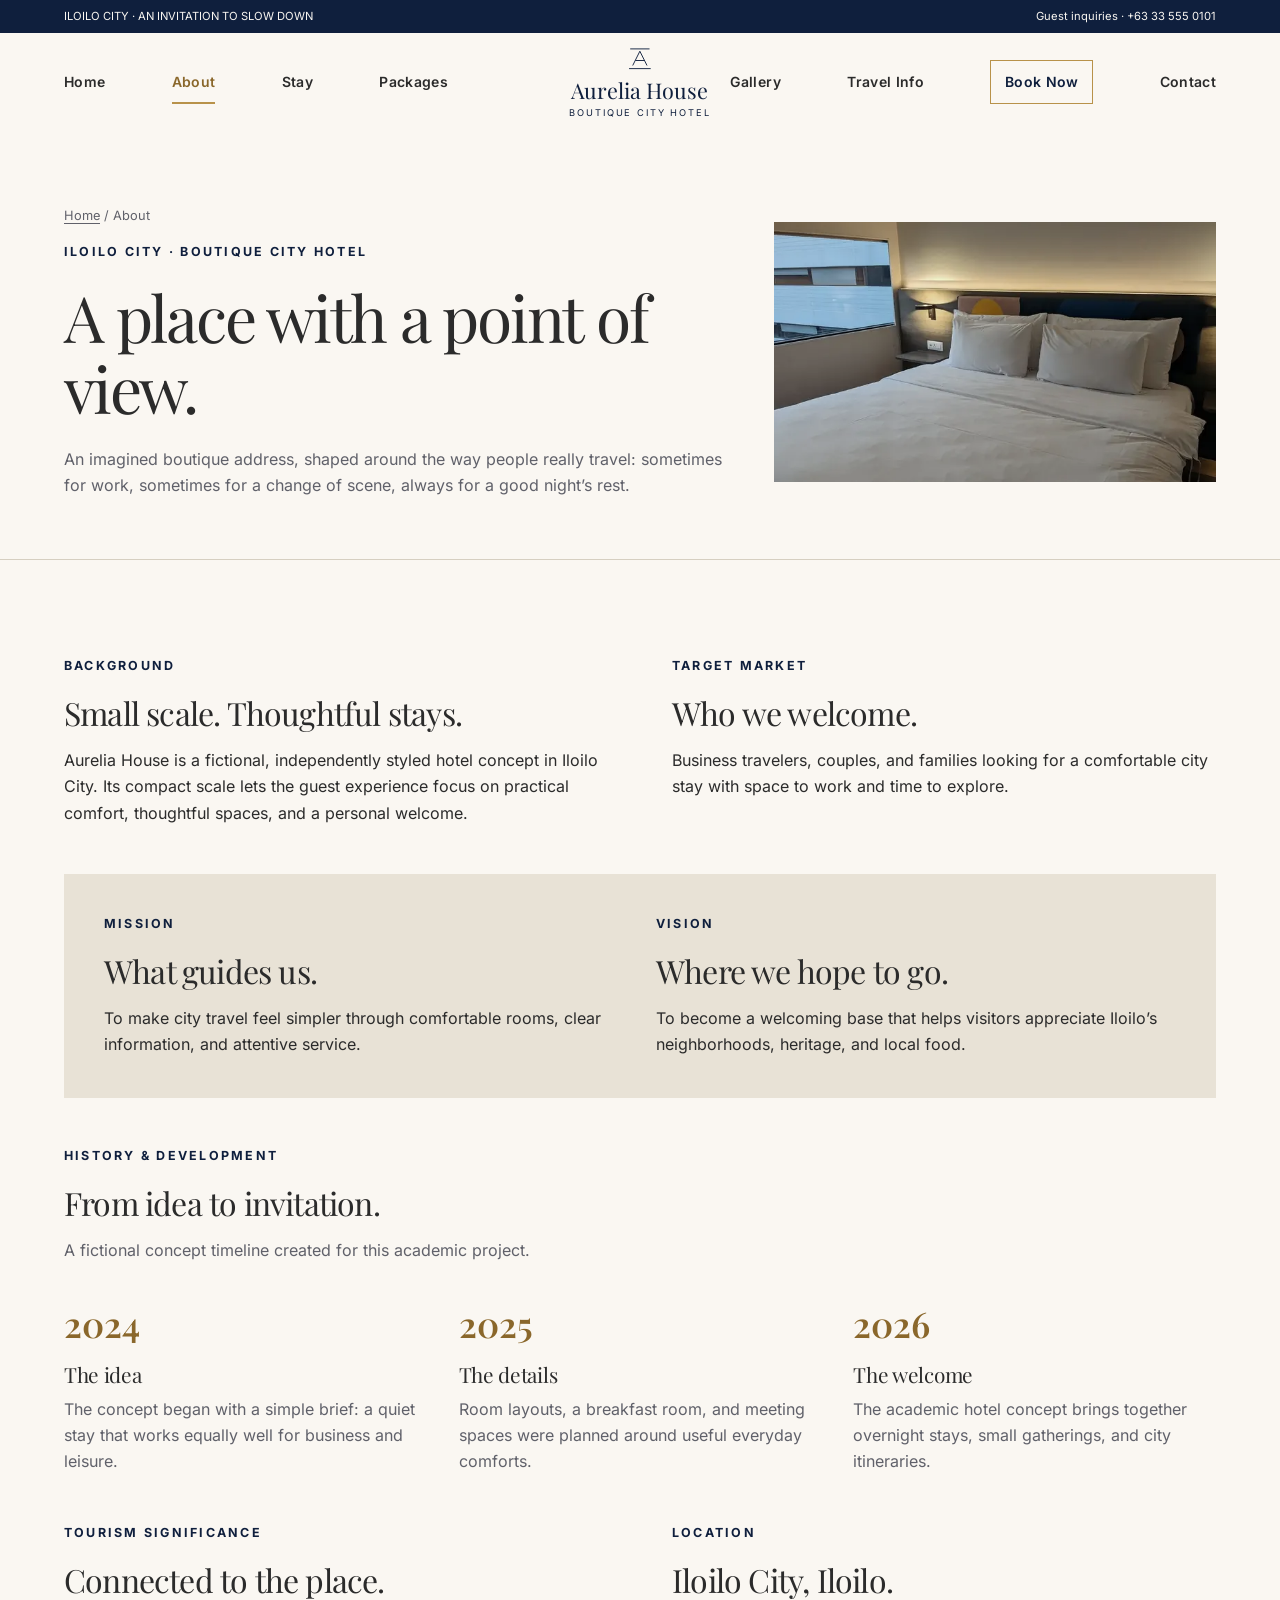
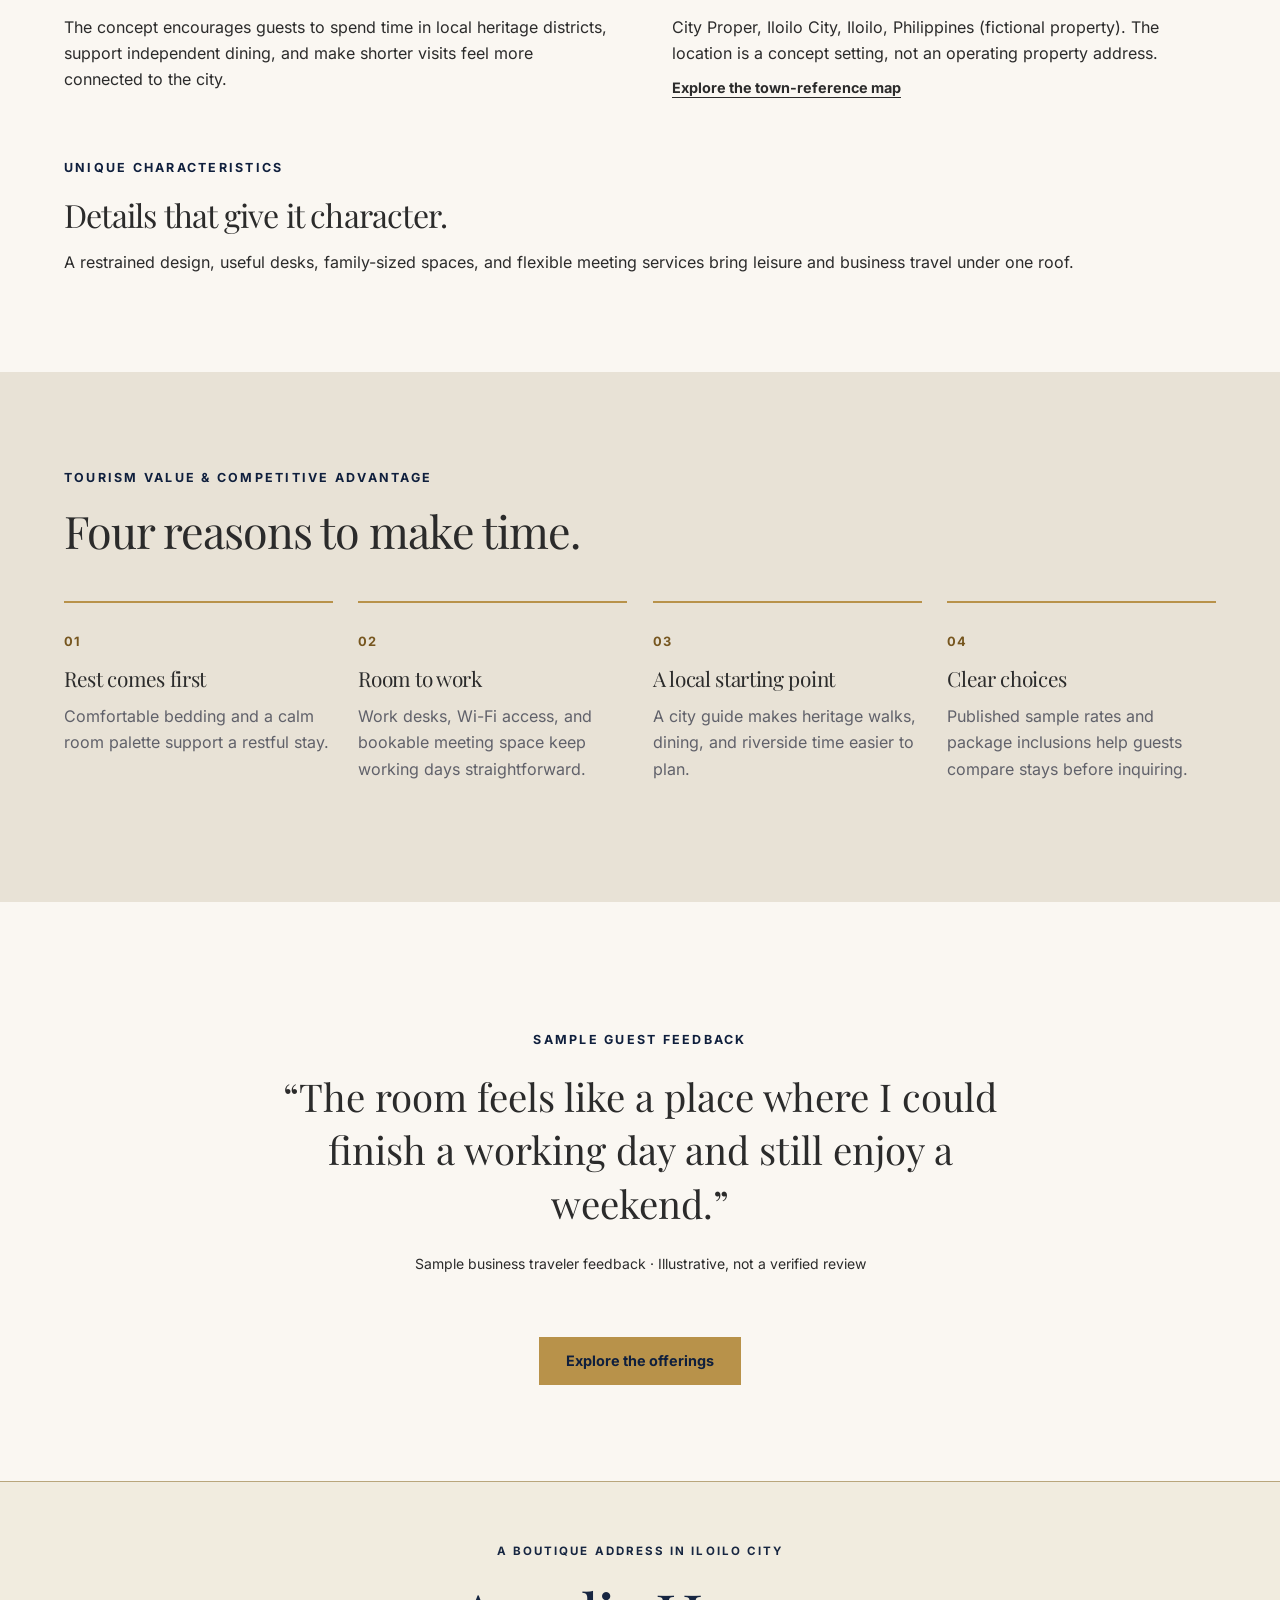
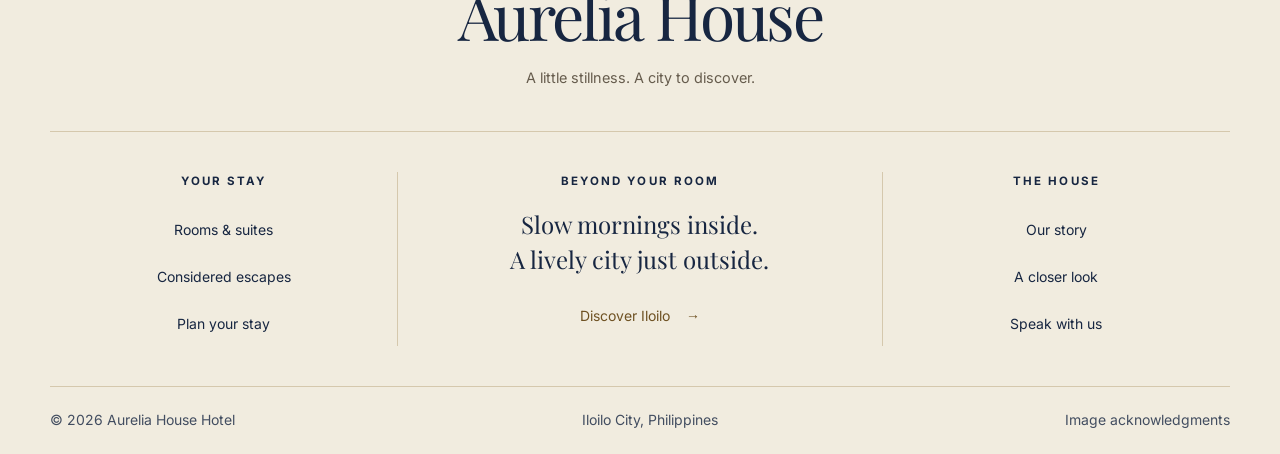
==== commit e1db6240: "Redesign brand footers and diversify Amihan photography" ====
--- a/about.html
+++ b/about.html
@@ -1 +1 @@
-<!DOCTYPE html><html lang="en"><head><meta charset="UTF-8"><meta name="viewport" content="width=device-width, initial-scale=1"><title>Our Story &amp; Boutique City Concept | Aurelia House Hotel</title><meta name="description" content="Meet Aurelia House Hotel in Iloilo City. Explore the boutique concept, mission, history, target guests, tourism value, and thoughtful details behind the stay."><meta name="theme-color" content="#0F1F3D"><meta property="og:type" content="website"><meta property="og:title" content="Our Story &amp; Boutique City Concept | Aurelia House Hotel"><meta property="og:description" content="Meet Aurelia House Hotel in Iloilo City. Explore the boutique concept, mission, history, target guests, tourism value, and thoughtful details behind the stay."><meta property="og:site_name" content="Aurelia House Hotel"><link rel="icon" type="image/svg+xml" href="data:image/svg+xml,%3Csvg%20xmlns%3D%22http%3A//www.w3.org/2000/svg%22%20viewBox%3D%220%200%2050%2050%22%3E%3Crect%20width%3D%2250%22%20height%3D%2250%22%20rx%3D%220%22%20fill%3D%22%230F1F3D%22/%3E%3Cg%20transform%3D%22translate%283%203%29%20scale%28.88%29%22%20fill%3D%22none%22%20stroke%3D%22%23dcc396%22%20stroke-width%3D%222%22%3E%3Cpath%20d%3D%22M13%2033%2025%209%2037%2033M18%2025h14%22/%3E%3Cpath%20d%3D%22M7%2039h36M9%205h32%22/%3E%3C/g%3E%3C/svg%3E"><link rel="preload" href="fonts/inter-latin.woff2" as="font" type="font/woff2" crossorigin><link rel="preload" href="fonts/playfair-display-latin.woff2" as="font" type="font/woff2" crossorigin><link rel="stylesheet" href="css/style.css"><script defer src="js/form-config.js"></script><script defer src="js/site-data.js"></script><script defer src="js/main.js"></script></head><body class="hotel"><a class="skip-link" href="#main">Skip to content</a><header class="site-header"><div class="topbar"><div class="wrap"><span>ILOILO CITY · AN INVITATION TO SLOW DOWN</span><a href="contact.html">Guest inquiries · +63 33 555 0101</a></div></div><div class="header-inner wrap"><a class="brand" href="index.html"><svg class="brand-mark" viewBox="0 0 50 50" fill="none" stroke="currentColor" stroke-width="1.6" stroke-linecap="round" stroke-linejoin="round" aria-hidden="true"><path d="M13 33 25 9 37 33M18 25h14"/><path d="M7 39h36M9 5h32"/></svg><span class="brand-text"><strong>Aurelia House</strong><span>Boutique city hotel</span></span><span class="sr-only">Home</span></a><button class="menu-toggle" aria-controls="site-nav" aria-expanded="false" aria-label="Open navigation"><svg viewBox="0 0 24 24" fill="none" stroke="currentColor" stroke-width="1.6" aria-hidden="true"><path d="M3 6h18M3 12h18M3 18h18"/></svg></button><nav class="site-nav" id="site-nav" aria-label="Main navigation"><span class="nav-mobile-brand">Aurelia House</span><button class="menu-close" aria-label="Close navigation">×</button><ul class="nav-list"><li><a  href="index.html" >Home</a></li><li><a  href="about.html" aria-current="page">About</a></li><li><a  href="stay.html" >Stay</a></li><li><a  href="packages.html" >Packages</a></li><li><a  href="gallery.html" >Gallery</a></li><li><a  href="travel-info.html" >Travel Info</a></li><li><a class="nav-book" href="booking.html" >Book Now</a></li><li><a  href="contact.html" >Contact</a></li></ul></nav></div></header><main id="main"><section class="subhero"><div class="wrap"><div><div class="breadcrumb"><a href="index.html">Home</a> / About</div><span class="eyebrow">Iloilo City · Boutique city hotel</span><h1>A place with a point of view.</h1><p class="muted">An imagined boutique address, shaped around the way people really travel: sometimes for work, sometimes for a change of scene, always for a good night’s rest.</p></div><img class="" src="images/room-deluxe.webp" srcset="images/room-deluxe-480.webp 480w, images/room-deluxe-640.webp 640w, images/room-deluxe-960.webp 960w, images/room-deluxe.webp 1100w" sizes="(max-width:767px) calc(100vw - 32px), (max-width:1023px) 50vw, 40vw" alt="Modern hotel bedroom with white linens beside a window" width="1100" height="733" fetchpriority="high" decoding="async"></div></section><section class="section"><div class="wrap about-grid"><div class="about-block"><span class="eyebrow">Background</span><h2>Small scale. Thoughtful stays.</h2><p>Aurelia House is a fictional, independently styled hotel concept in Iloilo City. Its compact scale lets the guest experience focus on practical comfort, thoughtful spaces, and a personal welcome.</p></div><div class="about-block"><span class="eyebrow">Target market</span><h2>Who we welcome.</h2><p>Business travelers, couples, and families looking for a comfortable city stay with space to work and time to explore.</p></div><div class="about-block wide mission-vision"><div><span class="eyebrow">Mission</span><h2>What guides us.</h2><p>To make city travel feel simpler through comfortable rooms, clear information, and attentive service.</p></div><div><span class="eyebrow">Vision</span><h2>Where we hope to go.</h2><p>To become a welcoming base that helps visitors appreciate Iloilo’s neighborhoods, heritage, and local food.</p></div></div><div class="about-block wide"><span class="eyebrow">History & development</span><h2>From idea to invitation.</h2><p class="muted" style="margin-top:1rem">A fictional concept timeline created for this academic project.</p><div class="timeline"><div><strong>2024</strong><h3>The idea</h3><p class="muted">The concept began with a simple brief: a quiet stay that works equally well for business and leisure.</p></div><div><strong>2025</strong><h3>The details</h3><p class="muted">Room layouts, a breakfast room, and meeting spaces were planned around useful everyday comforts.</p></div><div><strong>2026</strong><h3>The welcome</h3><p class="muted">The academic hotel concept brings together overnight stays, small gatherings, and city itineraries.</p></div></div></div><div class="about-block"><span class="eyebrow">Tourism significance</span><h2>Connected to the place.</h2><p>The concept encourages guests to spend time in local heritage districts, support independent dining, and make shorter visits feel more connected to the city.</p></div><div class="about-block"><span class="eyebrow">Location</span><h2>Iloilo City, Iloilo.</h2><p>City Proper, Iloilo City, Iloilo, Philippines (fictional property). The location is a concept setting, not an operating property address.</p><a class="text-link" href="travel-info.html#location-map">Explore the town-reference map</a></div><div class="about-block wide"><span class="eyebrow">Unique characteristics</span><h2>Details that give it character.</h2><p>A restrained design, useful desks, family-sized spaces, and flexible meeting services bring leisure and business travel under one roof.</p></div></div></section><section class="section panel-section"><div class="wrap"><div class="section-heading"><div><span class="eyebrow">Tourism value & competitive advantage</span><h2>Four reasons to make time.</h2></div><div></div></div><div class="feature-grid"><div class="feature-tile"><span class="feature-index">01</span><h3>Rest comes first</h3><p class="muted">Comfortable bedding and a calm room palette support a restful stay.</p></div><div class="feature-tile"><span class="feature-index">02</span><h3>Room to work</h3><p class="muted">Work desks, Wi-Fi access, and bookable meeting space keep working days straightforward.</p></div><div class="feature-tile"><span class="feature-index">03</span><h3>A local starting point</h3><p class="muted">A city guide makes heritage walks, dining, and riverside time easier to plan.</p></div><div class="feature-tile"><span class="feature-index">04</span><h3>Clear choices</h3><p class="muted">Published sample rates and package inclusions help guests compare stays before inquiring.</p></div></div></div></section><section class="section"><div class="wrap"><div class="review reveal"><span class="eyebrow">Sample guest feedback</span><span class="stars" aria-hidden="true">✦ ✦ ✦</span><blockquote>“The room feels like a place where I could finish a working day and still enjoy a weekend.”</blockquote><cite>Sample business traveler feedback · Illustrative, not a verified review</cite></div><div class="actions" style="justify-content:center"><a class="button " href="stay.html">Explore the offerings</a></div></div></section></main><footer class="site-footer"><div class="wrap"><div class="footer-top"><div class="footer-brand"><a class="brand" href="index.html"><svg class="brand-mark" viewBox="0 0 50 50" fill="none" stroke="currentColor" stroke-width="1.6" stroke-linecap="round" stroke-linejoin="round" aria-hidden="true"><path d="M13 33 25 9 37 33M18 25h14"/><path d="M7 39h36M9 5h32"/></svg><span class="brand-text"><strong>Aurelia House</strong><span>Boutique city hotel</span></span><span class="sr-only">Home</span></a><p>A little stillness. A city to discover.</p><div class="social-links"><a href="https://www.facebook.com/" target="_blank" rel="noopener noreferrer">Facebook</a><a href="https://www.instagram.com/" target="_blank" rel="noopener noreferrer">Instagram</a></div><p class="small">Platform links; no property account is claimed.</p></div><div><h2>Explore</h2><div class="footer-links"><a href="index.html">Home</a><a href="about.html">About</a><a href="stay.html">Stay</a><a href="packages.html">Packages</a><a href="gallery.html">Gallery</a><a href="travel-info.html">Travel Info</a><a href="booking.html">Book Now</a><a href="contact.html">Contact</a><a href="#privacy">Privacy &amp; Disclaimer</a><a href="gallery.html#photo-credits">Photo Credits</a></div></div><div><h2>Get in touch</h2><p><a href="mailto:hello@aureliahouse.example">hello@aureliahouse.example</a><br><a href="tel:+63335550101">+63 33 555 0101</a></p><p>City Proper, Iloilo City, Iloilo, Philippines (fictional property)</p><p class="small">Illustrative contact details.</p></div></div><details class="footer-policy" id="privacy"><summary>Privacy &amp; academic disclaimer</summary><p>This website was created for academic purposes. Business, rates, and contact details are fictional. No personal data is stored. In the current demonstration, form entries stay on the page and are not sent. A copied or downloaded draft stays under your control. No reservations or payments are made.</p><p>Photographs are licensed visual references, not photographs of this fictional property. Sample guest feedback is illustrative, not verified testimony. Maps show public town references. Any future inquiry service must have its privacy terms reviewed before activation.</p></details><div class="footer-bottom"><p>© 2026 Aurelia House Hotel. Student project for Applied Business Tools and Technologies in Tourism.</p><p>Concept by Paul Mendoza Bisa</p></div></div></footer></body></html>+<!DOCTYPE html><html lang="en"><head><meta charset="UTF-8"><meta name="viewport" content="width=device-width, initial-scale=1"><title>Our Story &amp; Boutique City Concept | Aurelia House Hotel</title><meta name="description" content="Meet Aurelia House Hotel in Iloilo City. Explore the boutique concept, mission, history, target guests, tourism value, and thoughtful details behind the stay."><meta name="theme-color" content="#0F1F3D"><meta property="og:type" content="website"><meta property="og:title" content="Our Story &amp; Boutique City Concept | Aurelia House Hotel"><meta property="og:description" content="Meet Aurelia House Hotel in Iloilo City. Explore the boutique concept, mission, history, target guests, tourism value, and thoughtful details behind the stay."><meta property="og:site_name" content="Aurelia House Hotel"><link rel="icon" type="image/svg+xml" href="data:image/svg+xml,%3Csvg%20xmlns%3D%22http%3A//www.w3.org/2000/svg%22%20viewBox%3D%220%200%2050%2050%22%3E%3Crect%20width%3D%2250%22%20height%3D%2250%22%20rx%3D%220%22%20fill%3D%22%230F1F3D%22/%3E%3Cg%20transform%3D%22translate%283%203%29%20scale%28.88%29%22%20fill%3D%22none%22%20stroke%3D%22%23dcc396%22%20stroke-width%3D%222%22%3E%3Cpath%20d%3D%22M13%2033%2025%209%2037%2033M18%2025h14%22/%3E%3Cpath%20d%3D%22M7%2039h36M9%205h32%22/%3E%3C/g%3E%3C/svg%3E"><link rel="preload" href="fonts/inter-latin.woff2" as="font" type="font/woff2" crossorigin><link rel="preload" href="fonts/playfair-display-latin.woff2" as="font" type="font/woff2" crossorigin><link rel="stylesheet" href="css/style.css"><script defer src="js/form-config.js"></script><script defer src="js/site-data.js"></script><script defer src="js/main.js"></script></head><body class="hotel"><a class="skip-link" href="#main">Skip to content</a><header class="site-header"><div class="topbar"><div class="wrap"><span>ILOILO CITY · AN INVITATION TO SLOW DOWN</span><a href="contact.html">Guest inquiries · +63 33 555 0101</a></div></div><div class="header-inner wrap"><a class="brand" href="index.html"><svg class="brand-mark" viewBox="0 0 50 50" fill="none" stroke="currentColor" stroke-width="1.6" stroke-linecap="round" stroke-linejoin="round" aria-hidden="true"><path d="M13 33 25 9 37 33M18 25h14"/><path d="M7 39h36M9 5h32"/></svg><span class="brand-text"><strong>Aurelia House</strong><span>Boutique city hotel</span></span><span class="sr-only">Home</span></a><button class="menu-toggle" aria-controls="site-nav" aria-expanded="false" aria-label="Open navigation"><svg viewBox="0 0 24 24" fill="none" stroke="currentColor" stroke-width="1.6" aria-hidden="true"><path d="M3 6h18M3 12h18M3 18h18"/></svg></button><nav class="site-nav" id="site-nav" aria-label="Main navigation"><span class="nav-mobile-brand">Aurelia House</span><button class="menu-close" aria-label="Close navigation">×</button><ul class="nav-list"><li><a  href="index.html" >Home</a></li><li><a  href="about.html" aria-current="page">About</a></li><li><a  href="stay.html" >Stay</a></li><li><a  href="packages.html" >Packages</a></li><li><a  href="gallery.html" >Gallery</a></li><li><a  href="travel-info.html" >Travel Info</a></li><li><a class="nav-book" href="booking.html" >Book Now</a></li><li><a  href="contact.html" >Contact</a></li></ul></nav></div></header><main id="main"><section class="subhero"><div class="wrap"><div><div class="breadcrumb"><a href="index.html">Home</a> / About</div><span class="eyebrow">Iloilo City · Boutique city hotel</span><h1>A place with a point of view.</h1><p class="muted">An imagined boutique address, shaped around the way people really travel: sometimes for work, sometimes for a change of scene, always for a good night’s rest.</p></div><img class="" src="images/room-deluxe.webp" srcset="images/room-deluxe-480.webp 480w, images/room-deluxe-640.webp 640w, images/room-deluxe-960.webp 960w, images/room-deluxe.webp 1100w" sizes="(max-width:767px) calc(100vw - 32px), (max-width:1023px) 50vw, 40vw" alt="Modern hotel bedroom with white linens beside a window" width="1100" height="733" fetchpriority="high" decoding="async"></div></section><section class="section"><div class="wrap about-grid"><div class="about-block"><span class="eyebrow">Background</span><h2>Small scale. Thoughtful stays.</h2><p>Aurelia House is a fictional, independently styled hotel concept in Iloilo City. Its compact scale lets the guest experience focus on practical comfort, thoughtful spaces, and a personal welcome.</p></div><div class="about-block"><span class="eyebrow">Target market</span><h2>Who we welcome.</h2><p>Business travelers, couples, and families looking for a comfortable city stay with space to work and time to explore.</p></div><div class="about-block wide mission-vision"><div><span class="eyebrow">Mission</span><h2>What guides us.</h2><p>To make city travel feel simpler through comfortable rooms, clear information, and attentive service.</p></div><div><span class="eyebrow">Vision</span><h2>Where we hope to go.</h2><p>To become a welcoming base that helps visitors appreciate Iloilo’s neighborhoods, heritage, and local food.</p></div></div><div class="about-block wide"><span class="eyebrow">History & development</span><h2>From idea to invitation.</h2><p class="muted" style="margin-top:1rem">A fictional concept timeline created for this academic project.</p><div class="timeline"><div><strong>2024</strong><h3>The idea</h3><p class="muted">The concept began with a simple brief: a quiet stay that works equally well for business and leisure.</p></div><div><strong>2025</strong><h3>The details</h3><p class="muted">Room layouts, a breakfast room, and meeting spaces were planned around useful everyday comforts.</p></div><div><strong>2026</strong><h3>The welcome</h3><p class="muted">The academic hotel concept brings together overnight stays, small gatherings, and city itineraries.</p></div></div></div><div class="about-block"><span class="eyebrow">Tourism significance</span><h2>Connected to the place.</h2><p>The concept encourages guests to spend time in local heritage districts, support independent dining, and make shorter visits feel more connected to the city.</p></div><div class="about-block"><span class="eyebrow">Location</span><h2>Iloilo City, Iloilo.</h2><p>City Proper, Iloilo City, Iloilo, Philippines (fictional property). The location is a concept setting, not an operating property address.</p><a class="text-link" href="travel-info.html#location-map">Explore the town-reference map</a></div><div class="about-block wide"><span class="eyebrow">Unique characteristics</span><h2>Details that give it character.</h2><p>A restrained design, useful desks, family-sized spaces, and flexible meeting services bring leisure and business travel under one roof.</p></div></div></section><section class="section panel-section"><div class="wrap"><div class="section-heading"><div><span class="eyebrow">Tourism value & competitive advantage</span><h2>Four reasons to make time.</h2></div><div></div></div><div class="feature-grid"><div class="feature-tile"><span class="feature-index">01</span><h3>Rest comes first</h3><p class="muted">Comfortable bedding and a calm room palette support a restful stay.</p></div><div class="feature-tile"><span class="feature-index">02</span><h3>Room to work</h3><p class="muted">Work desks, Wi-Fi access, and bookable meeting space keep working days straightforward.</p></div><div class="feature-tile"><span class="feature-index">03</span><h3>A local starting point</h3><p class="muted">A city guide makes heritage walks, dining, and riverside time easier to plan.</p></div><div class="feature-tile"><span class="feature-index">04</span><h3>Clear choices</h3><p class="muted">Published sample rates and package inclusions help guests compare stays before inquiring.</p></div></div></div></section><section class="section"><div class="wrap"><div class="review reveal"><span class="eyebrow">Sample guest feedback</span><span class="stars" aria-hidden="true">✦ ✦ ✦</span><blockquote>“The room feels like a place where I could finish a working day and still enjoy a weekend.”</blockquote><cite>Sample business traveler feedback · Illustrative, not a verified review</cite></div><div class="actions" style="justify-content:center"><a class="button " href="stay.html">Explore the offerings</a></div></div></section></main><footer class="site-footer footer-redesign aurelia-footer"><div class="footer-shell"><div class="aurelia-signature"><p class="footer-label">A boutique address in Iloilo City</p><a href="index.html" class="aurelia-wordmark">Aurelia House</a><p>A little stillness. A city to discover.</p></div><div class="aurelia-columns"><div><p class="footer-label">Your stay</p><nav aria-label="Stay navigation"><a href="stay.html">Rooms &amp; suites</a><a href="packages.html">Considered escapes</a><a href="booking.html">Plan your stay</a></nav></div><div class="aurelia-city"><p class="footer-label">Beyond your room</p><p>Slow mornings inside.<br>A lively city just outside.</p><a href="travel-info.html">Discover Iloilo <span aria-hidden="true">→</span></a></div><div><p class="footer-label">The house</p><nav aria-label="Hotel navigation"><a href="about.html">Our story</a><a href="gallery.html">A closer look</a><a href="contact.html">Speak with us</a></nav></div></div><div class="footer-end footer-fine"><p>© 2026 Aurelia House Hotel</p><p>Iloilo City, Philippines</p><a href="gallery.html#photo-credits">Image acknowledgments</a></div></div></footer></body></html>
--- a/css/style.css
+++ b/css/style.css
@@ -114,4 +114,25 @@
 .compact-navigation.highlands .sidebar-note{display:none}
 .compact-navigation.highlands .site-nav{background:var(--primary);color:var(--paper)}
 
-.card.recommended{outline:3px solid var(--accent);outline-offset:5px}+.card.recommended{outline:3px solid var(--accent);outline-offset:5px}
+
+/* Brand-specific footer redesign */
+.site-footer.footer-redesign{padding:0;color:inherit}
+.footer-redesign a{text-decoration:none;transition:color .2s,background .2s}
+.footer-redesign a:hover{text-decoration:underline;text-underline-offset:5px}
+.footer-redesign a:focus-visible{outline:2px solid currentColor;outline-offset:5px}
+.footer-redesign .footer-shell{width:min(1180px,calc(100% - 4rem));margin:auto}
+.footer-redesign .footer-label{font-size:.72rem;text-transform:uppercase;letter-spacing:.18em;font-weight:700;margin:0 0 1rem}
+.footer-redesign .footer-nav{display:flex;flex-wrap:wrap;gap:.6rem 1.5rem}
+.footer-redesign .footer-nav a{display:inline-flex;align-items:center;min-height:44px}
+.footer-redesign .footer-fine{font-size:.78rem;opacity:.8;line-height:1.6}
+.footer-redesign .footer-end{display:flex;justify-content:space-between;gap:1rem;flex-wrap:wrap;padding:1.4rem 0}
+.footer-redesign .footer-end p{margin:0}
+@media(max-width:767px){.footer-redesign .footer-shell{width:calc(100% - 2rem)}.footer-redesign .footer-end{flex-direction:column;gap:.4rem}}
+
+.site-footer.aurelia-footer{background:#f1ecdf;color:#172641;border-top:1px solid #b9a67c}
+.aurelia-signature{text-align:center;padding:3.7rem 0 2.6rem}.aurelia-wordmark{font-family:var(--heading-font);font-size:clamp(2.7rem,5vw,4.9rem);letter-spacing:-.04em;line-height:1.2;display:inline-block}.aurelia-signature>p:last-child{font-size:.9rem;color:#665c4d;margin:.8rem 0 0}
+.aurelia-columns{display:grid;grid-template-columns:1fr 1.4fr 1fr;border-block:1px solid #b9a67c80;padding:2.5rem 0;text-align:center}.aurelia-columns>div{padding:0 1.5rem}.aurelia-columns nav{display:flex;flex-direction:column;align-items:center;gap:.2rem}.aurelia-columns nav a{min-height:44px;display:flex;align-items:center;font-size:.9rem}.aurelia-city{border-inline:1px solid #b9a67c80}.aurelia-city p:not(.footer-label){font-family:var(--heading-font);font-size:1.5rem;line-height:1.45;margin:0 0 1rem}.aurelia-city>a{display:inline-flex;min-height:44px;align-items:center;gap:1rem;font-size:.9rem;color:#6e5122}
+@media(max-width:767px){.aurelia-signature{padding:3rem 0 2rem}.aurelia-columns{grid-template-columns:1fr 1fr;gap:2rem 0;padding:2rem 0}.aurelia-city{grid-column:1/-1;grid-row:2;border:0;border-top:1px solid #b9a67c80;padding-top:2rem!important}.aurelia-columns>div{padding:0 .4rem}.aurelia-footer .footer-end{text-align:center;align-items:center}}
+
+.site-footer.footer-redesign a.aurelia-wordmark{font-size:clamp(2.7rem,5vw,4.9rem)}.site-footer.footer-redesign .aurelia-city p:not(.footer-label){font-size:1.5rem}
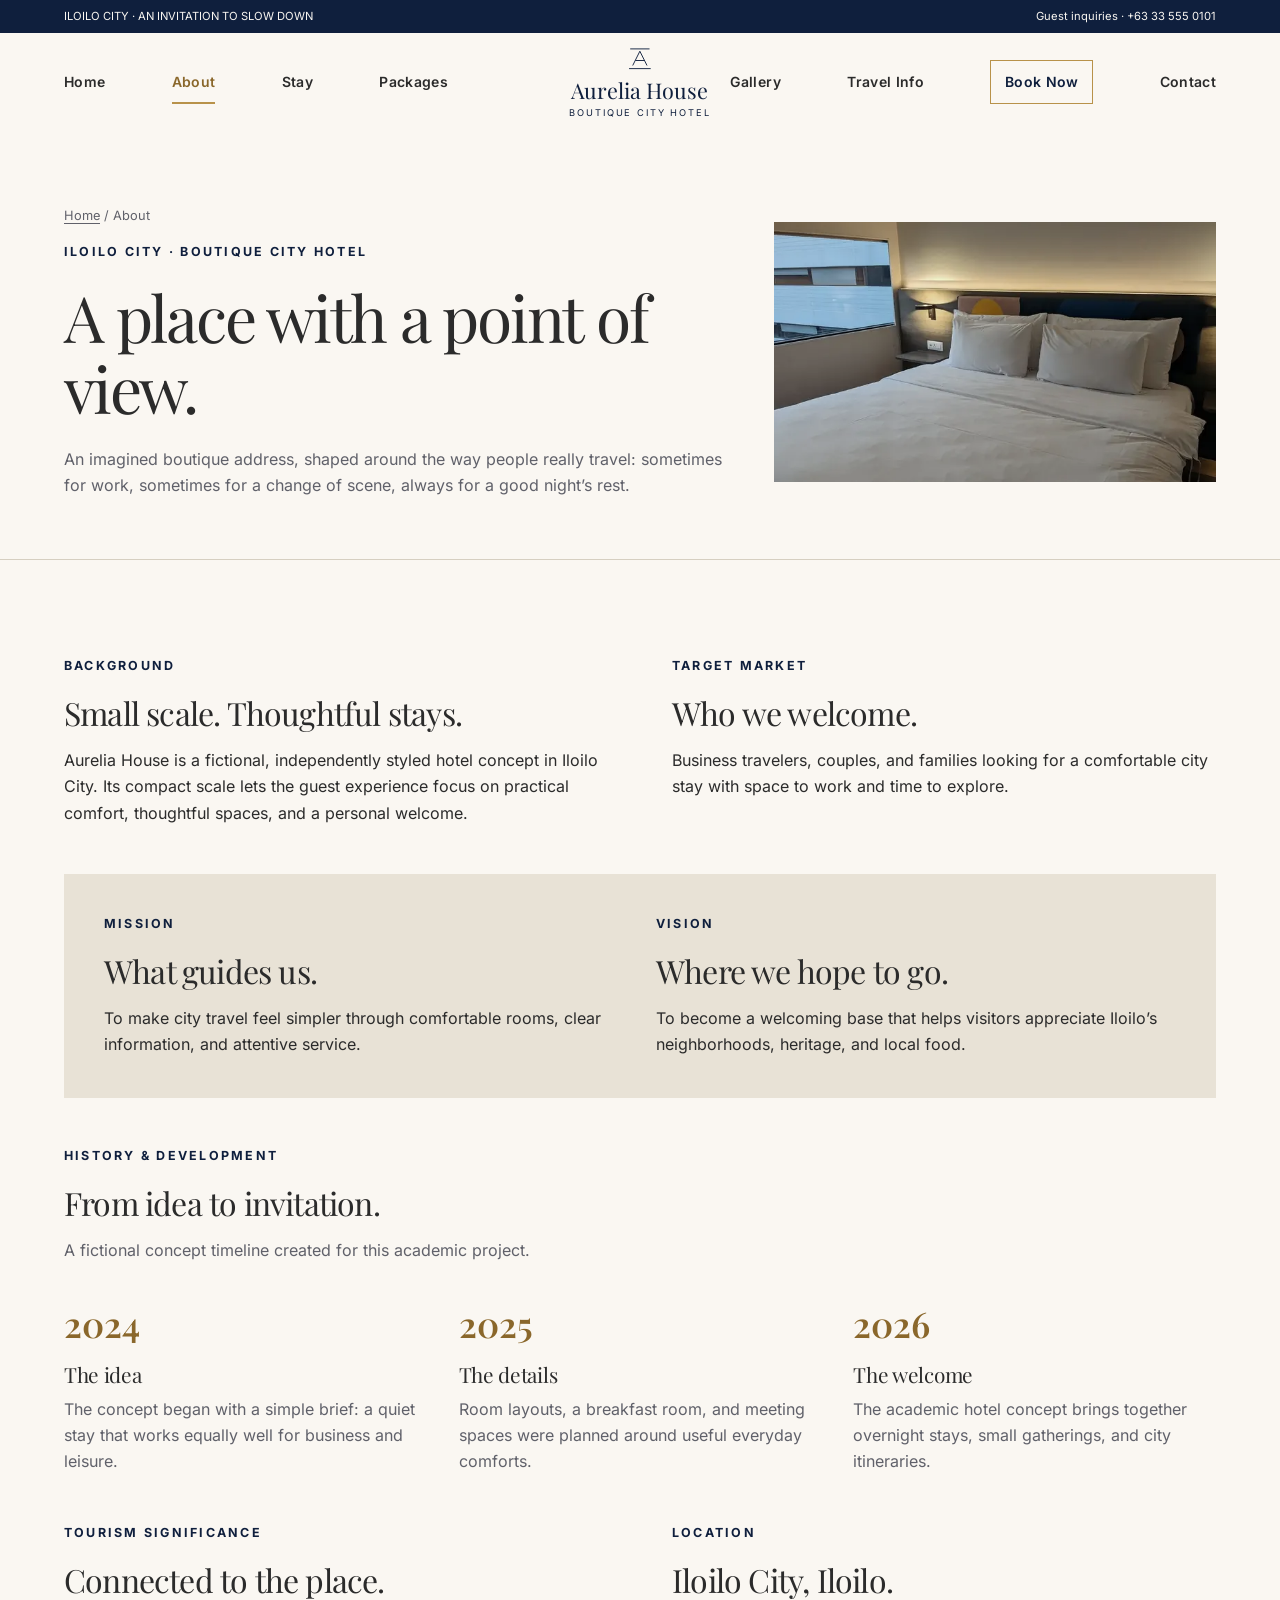
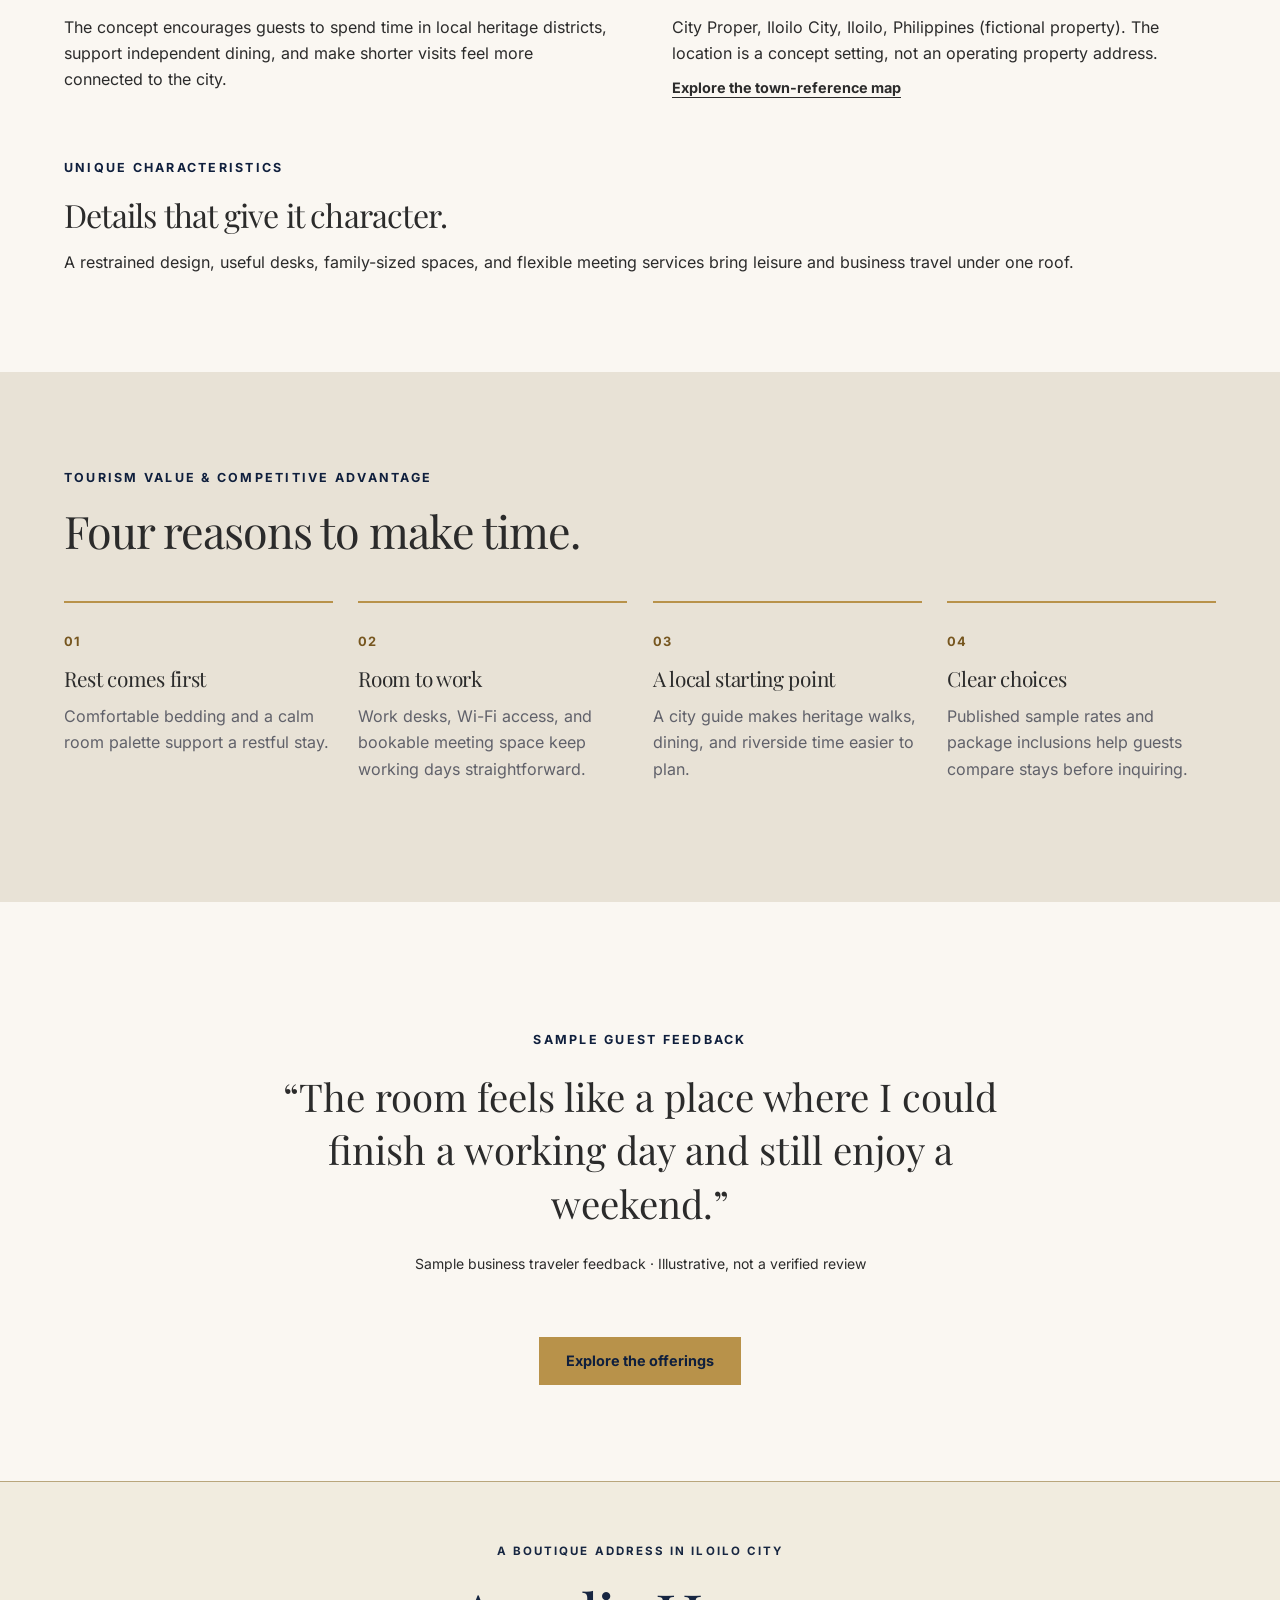
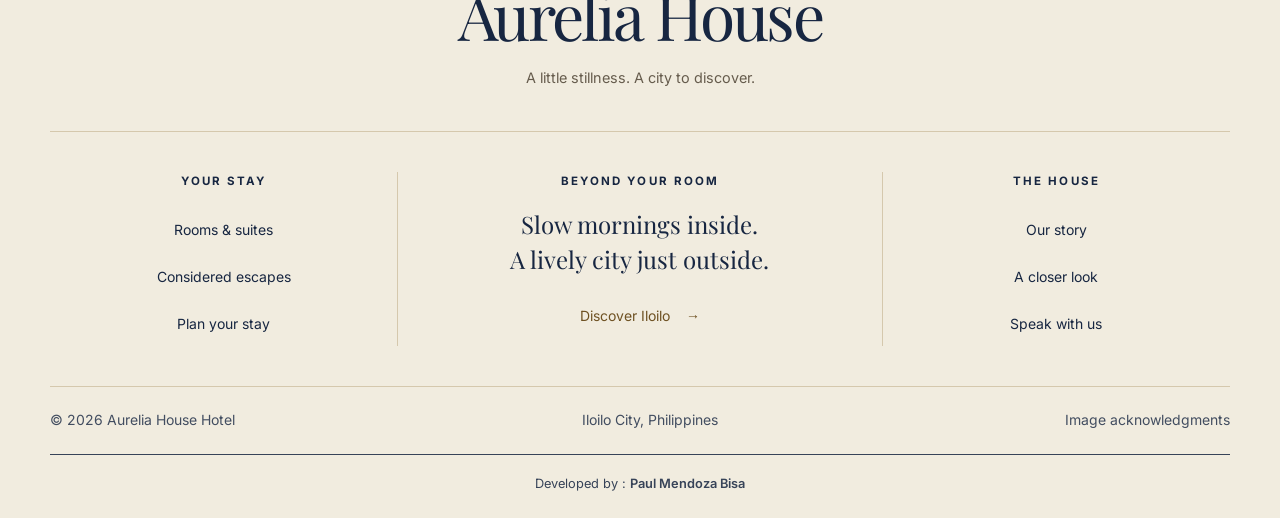
==== commit 961aa9b8: "Restore full developer names in website footers" ====
--- a/about.html
+++ b/about.html
@@ -1 +1 @@
-<!DOCTYPE html><html lang="en"><head><meta charset="UTF-8"><meta name="viewport" content="width=device-width, initial-scale=1"><title>Our Story &amp; Boutique City Concept | Aurelia House Hotel</title><meta name="description" content="Meet Aurelia House Hotel in Iloilo City. Explore the boutique concept, mission, history, target guests, tourism value, and thoughtful details behind the stay."><meta name="theme-color" content="#0F1F3D"><meta property="og:type" content="website"><meta property="og:title" content="Our Story &amp; Boutique City Concept | Aurelia House Hotel"><meta property="og:description" content="Meet Aurelia House Hotel in Iloilo City. Explore the boutique concept, mission, history, target guests, tourism value, and thoughtful details behind the stay."><meta property="og:site_name" content="Aurelia House Hotel"><link rel="icon" type="image/svg+xml" href="data:image/svg+xml,%3Csvg%20xmlns%3D%22http%3A//www.w3.org/2000/svg%22%20viewBox%3D%220%200%2050%2050%22%3E%3Crect%20width%3D%2250%22%20height%3D%2250%22%20rx%3D%220%22%20fill%3D%22%230F1F3D%22/%3E%3Cg%20transform%3D%22translate%283%203%29%20scale%28.88%29%22%20fill%3D%22none%22%20stroke%3D%22%23dcc396%22%20stroke-width%3D%222%22%3E%3Cpath%20d%3D%22M13%2033%2025%209%2037%2033M18%2025h14%22/%3E%3Cpath%20d%3D%22M7%2039h36M9%205h32%22/%3E%3C/g%3E%3C/svg%3E"><link rel="preload" href="fonts/inter-latin.woff2" as="font" type="font/woff2" crossorigin><link rel="preload" href="fonts/playfair-display-latin.woff2" as="font" type="font/woff2" crossorigin><link rel="stylesheet" href="css/style.css"><script defer src="js/form-config.js"></script><script defer src="js/site-data.js"></script><script defer src="js/main.js"></script></head><body class="hotel"><a class="skip-link" href="#main">Skip to content</a><header class="site-header"><div class="topbar"><div class="wrap"><span>ILOILO CITY · AN INVITATION TO SLOW DOWN</span><a href="contact.html">Guest inquiries · +63 33 555 0101</a></div></div><div class="header-inner wrap"><a class="brand" href="index.html"><svg class="brand-mark" viewBox="0 0 50 50" fill="none" stroke="currentColor" stroke-width="1.6" stroke-linecap="round" stroke-linejoin="round" aria-hidden="true"><path d="M13 33 25 9 37 33M18 25h14"/><path d="M7 39h36M9 5h32"/></svg><span class="brand-text"><strong>Aurelia House</strong><span>Boutique city hotel</span></span><span class="sr-only">Home</span></a><button class="menu-toggle" aria-controls="site-nav" aria-expanded="false" aria-label="Open navigation"><svg viewBox="0 0 24 24" fill="none" stroke="currentColor" stroke-width="1.6" aria-hidden="true"><path d="M3 6h18M3 12h18M3 18h18"/></svg></button><nav class="site-nav" id="site-nav" aria-label="Main navigation"><span class="nav-mobile-brand">Aurelia House</span><button class="menu-close" aria-label="Close navigation">×</button><ul class="nav-list"><li><a  href="index.html" >Home</a></li><li><a  href="about.html" aria-current="page">About</a></li><li><a  href="stay.html" >Stay</a></li><li><a  href="packages.html" >Packages</a></li><li><a  href="gallery.html" >Gallery</a></li><li><a  href="travel-info.html" >Travel Info</a></li><li><a class="nav-book" href="booking.html" >Book Now</a></li><li><a  href="contact.html" >Contact</a></li></ul></nav></div></header><main id="main"><section class="subhero"><div class="wrap"><div><div class="breadcrumb"><a href="index.html">Home</a> / About</div><span class="eyebrow">Iloilo City · Boutique city hotel</span><h1>A place with a point of view.</h1><p class="muted">An imagined boutique address, shaped around the way people really travel: sometimes for work, sometimes for a change of scene, always for a good night’s rest.</p></div><img class="" src="images/room-deluxe.webp" srcset="images/room-deluxe-480.webp 480w, images/room-deluxe-640.webp 640w, images/room-deluxe-960.webp 960w, images/room-deluxe.webp 1100w" sizes="(max-width:767px) calc(100vw - 32px), (max-width:1023px) 50vw, 40vw" alt="Modern hotel bedroom with white linens beside a window" width="1100" height="733" fetchpriority="high" decoding="async"></div></section><section class="section"><div class="wrap about-grid"><div class="about-block"><span class="eyebrow">Background</span><h2>Small scale. Thoughtful stays.</h2><p>Aurelia House is a fictional, independently styled hotel concept in Iloilo City. Its compact scale lets the guest experience focus on practical comfort, thoughtful spaces, and a personal welcome.</p></div><div class="about-block"><span class="eyebrow">Target market</span><h2>Who we welcome.</h2><p>Business travelers, couples, and families looking for a comfortable city stay with space to work and time to explore.</p></div><div class="about-block wide mission-vision"><div><span class="eyebrow">Mission</span><h2>What guides us.</h2><p>To make city travel feel simpler through comfortable rooms, clear information, and attentive service.</p></div><div><span class="eyebrow">Vision</span><h2>Where we hope to go.</h2><p>To become a welcoming base that helps visitors appreciate Iloilo’s neighborhoods, heritage, and local food.</p></div></div><div class="about-block wide"><span class="eyebrow">History & development</span><h2>From idea to invitation.</h2><p class="muted" style="margin-top:1rem">A fictional concept timeline created for this academic project.</p><div class="timeline"><div><strong>2024</strong><h3>The idea</h3><p class="muted">The concept began with a simple brief: a quiet stay that works equally well for business and leisure.</p></div><div><strong>2025</strong><h3>The details</h3><p class="muted">Room layouts, a breakfast room, and meeting spaces were planned around useful everyday comforts.</p></div><div><strong>2026</strong><h3>The welcome</h3><p class="muted">The academic hotel concept brings together overnight stays, small gatherings, and city itineraries.</p></div></div></div><div class="about-block"><span class="eyebrow">Tourism significance</span><h2>Connected to the place.</h2><p>The concept encourages guests to spend time in local heritage districts, support independent dining, and make shorter visits feel more connected to the city.</p></div><div class="about-block"><span class="eyebrow">Location</span><h2>Iloilo City, Iloilo.</h2><p>City Proper, Iloilo City, Iloilo, Philippines (fictional property). The location is a concept setting, not an operating property address.</p><a class="text-link" href="travel-info.html#location-map">Explore the town-reference map</a></div><div class="about-block wide"><span class="eyebrow">Unique characteristics</span><h2>Details that give it character.</h2><p>A restrained design, useful desks, family-sized spaces, and flexible meeting services bring leisure and business travel under one roof.</p></div></div></section><section class="section panel-section"><div class="wrap"><div class="section-heading"><div><span class="eyebrow">Tourism value & competitive advantage</span><h2>Four reasons to make time.</h2></div><div></div></div><div class="feature-grid"><div class="feature-tile"><span class="feature-index">01</span><h3>Rest comes first</h3><p class="muted">Comfortable bedding and a calm room palette support a restful stay.</p></div><div class="feature-tile"><span class="feature-index">02</span><h3>Room to work</h3><p class="muted">Work desks, Wi-Fi access, and bookable meeting space keep working days straightforward.</p></div><div class="feature-tile"><span class="feature-index">03</span><h3>A local starting point</h3><p class="muted">A city guide makes heritage walks, dining, and riverside time easier to plan.</p></div><div class="feature-tile"><span class="feature-index">04</span><h3>Clear choices</h3><p class="muted">Published sample rates and package inclusions help guests compare stays before inquiring.</p></div></div></div></section><section class="section"><div class="wrap"><div class="review reveal"><span class="eyebrow">Sample guest feedback</span><span class="stars" aria-hidden="true">✦ ✦ ✦</span><blockquote>“The room feels like a place where I could finish a working day and still enjoy a weekend.”</blockquote><cite>Sample business traveler feedback · Illustrative, not a verified review</cite></div><div class="actions" style="justify-content:center"><a class="button " href="stay.html">Explore the offerings</a></div></div></section></main><footer class="site-footer footer-redesign aurelia-footer"><div class="footer-shell"><div class="aurelia-signature"><p class="footer-label">A boutique address in Iloilo City</p><a href="index.html" class="aurelia-wordmark">Aurelia House</a><p>A little stillness. A city to discover.</p></div><div class="aurelia-columns"><div><p class="footer-label">Your stay</p><nav aria-label="Stay navigation"><a href="stay.html">Rooms &amp; suites</a><a href="packages.html">Considered escapes</a><a href="booking.html">Plan your stay</a></nav></div><div class="aurelia-city"><p class="footer-label">Beyond your room</p><p>Slow mornings inside.<br>A lively city just outside.</p><a href="travel-info.html">Discover Iloilo <span aria-hidden="true">→</span></a></div><div><p class="footer-label">The house</p><nav aria-label="Hotel navigation"><a href="about.html">Our story</a><a href="gallery.html">A closer look</a><a href="contact.html">Speak with us</a></nav></div></div><div class="footer-end footer-fine"><p>© 2026 Aurelia House Hotel</p><p>Iloilo City, Philippines</p><a href="gallery.html#photo-credits">Image acknowledgments</a></div></div></footer></body></html>+<!DOCTYPE html><html lang="en"><head><meta charset="UTF-8"><meta name="viewport" content="width=device-width, initial-scale=1"><title>Our Story &amp; Boutique City Concept | Aurelia House Hotel</title><meta name="description" content="Meet Aurelia House Hotel in Iloilo City. Explore the boutique concept, mission, history, target guests, tourism value, and thoughtful details behind the stay."><meta name="theme-color" content="#0F1F3D"><meta property="og:type" content="website"><meta property="og:title" content="Our Story &amp; Boutique City Concept | Aurelia House Hotel"><meta property="og:description" content="Meet Aurelia House Hotel in Iloilo City. Explore the boutique concept, mission, history, target guests, tourism value, and thoughtful details behind the stay."><meta property="og:site_name" content="Aurelia House Hotel"><link rel="icon" type="image/svg+xml" href="data:image/svg+xml,%3Csvg%20xmlns%3D%22http%3A//www.w3.org/2000/svg%22%20viewBox%3D%220%200%2050%2050%22%3E%3Crect%20width%3D%2250%22%20height%3D%2250%22%20rx%3D%220%22%20fill%3D%22%230F1F3D%22/%3E%3Cg%20transform%3D%22translate%283%203%29%20scale%28.88%29%22%20fill%3D%22none%22%20stroke%3D%22%23dcc396%22%20stroke-width%3D%222%22%3E%3Cpath%20d%3D%22M13%2033%2025%209%2037%2033M18%2025h14%22/%3E%3Cpath%20d%3D%22M7%2039h36M9%205h32%22/%3E%3C/g%3E%3C/svg%3E"><link rel="preload" href="fonts/inter-latin.woff2" as="font" type="font/woff2" crossorigin><link rel="preload" href="fonts/playfair-display-latin.woff2" as="font" type="font/woff2" crossorigin><link rel="stylesheet" href="css/style.css"><script defer src="js/form-config.js"></script><script defer src="js/site-data.js"></script><script defer src="js/main.js"></script></head><body class="hotel"><a class="skip-link" href="#main">Skip to content</a><header class="site-header"><div class="topbar"><div class="wrap"><span>ILOILO CITY · AN INVITATION TO SLOW DOWN</span><a href="contact.html">Guest inquiries · +63 33 555 0101</a></div></div><div class="header-inner wrap"><a class="brand" href="index.html"><svg class="brand-mark" viewBox="0 0 50 50" fill="none" stroke="currentColor" stroke-width="1.6" stroke-linecap="round" stroke-linejoin="round" aria-hidden="true"><path d="M13 33 25 9 37 33M18 25h14"/><path d="M7 39h36M9 5h32"/></svg><span class="brand-text"><strong>Aurelia House</strong><span>Boutique city hotel</span></span><span class="sr-only">Home</span></a><button class="menu-toggle" aria-controls="site-nav" aria-expanded="false" aria-label="Open navigation"><svg viewBox="0 0 24 24" fill="none" stroke="currentColor" stroke-width="1.6" aria-hidden="true"><path d="M3 6h18M3 12h18M3 18h18"/></svg></button><nav class="site-nav" id="site-nav" aria-label="Main navigation"><span class="nav-mobile-brand">Aurelia House</span><button class="menu-close" aria-label="Close navigation">×</button><ul class="nav-list"><li><a  href="index.html" >Home</a></li><li><a  href="about.html" aria-current="page">About</a></li><li><a  href="stay.html" >Stay</a></li><li><a  href="packages.html" >Packages</a></li><li><a  href="gallery.html" >Gallery</a></li><li><a  href="travel-info.html" >Travel Info</a></li><li><a class="nav-book" href="booking.html" >Book Now</a></li><li><a  href="contact.html" >Contact</a></li></ul></nav></div></header><main id="main"><section class="subhero"><div class="wrap"><div><div class="breadcrumb"><a href="index.html">Home</a> / About</div><span class="eyebrow">Iloilo City · Boutique city hotel</span><h1>A place with a point of view.</h1><p class="muted">An imagined boutique address, shaped around the way people really travel: sometimes for work, sometimes for a change of scene, always for a good night’s rest.</p></div><img class="" src="images/room-deluxe.webp" srcset="images/room-deluxe-480.webp 480w, images/room-deluxe-640.webp 640w, images/room-deluxe-960.webp 960w, images/room-deluxe.webp 1100w" sizes="(max-width:767px) calc(100vw - 32px), (max-width:1023px) 50vw, 40vw" alt="Modern hotel bedroom with white linens beside a window" width="1100" height="733" fetchpriority="high" decoding="async"></div></section><section class="section"><div class="wrap about-grid"><div class="about-block"><span class="eyebrow">Background</span><h2>Small scale. Thoughtful stays.</h2><p>Aurelia House is a fictional, independently styled hotel concept in Iloilo City. Its compact scale lets the guest experience focus on practical comfort, thoughtful spaces, and a personal welcome.</p></div><div class="about-block"><span class="eyebrow">Target market</span><h2>Who we welcome.</h2><p>Business travelers, couples, and families looking for a comfortable city stay with space to work and time to explore.</p></div><div class="about-block wide mission-vision"><div><span class="eyebrow">Mission</span><h2>What guides us.</h2><p>To make city travel feel simpler through comfortable rooms, clear information, and attentive service.</p></div><div><span class="eyebrow">Vision</span><h2>Where we hope to go.</h2><p>To become a welcoming base that helps visitors appreciate Iloilo’s neighborhoods, heritage, and local food.</p></div></div><div class="about-block wide"><span class="eyebrow">History & development</span><h2>From idea to invitation.</h2><p class="muted" style="margin-top:1rem">A fictional concept timeline created for this academic project.</p><div class="timeline"><div><strong>2024</strong><h3>The idea</h3><p class="muted">The concept began with a simple brief: a quiet stay that works equally well for business and leisure.</p></div><div><strong>2025</strong><h3>The details</h3><p class="muted">Room layouts, a breakfast room, and meeting spaces were planned around useful everyday comforts.</p></div><div><strong>2026</strong><h3>The welcome</h3><p class="muted">The academic hotel concept brings together overnight stays, small gatherings, and city itineraries.</p></div></div></div><div class="about-block"><span class="eyebrow">Tourism significance</span><h2>Connected to the place.</h2><p>The concept encourages guests to spend time in local heritage districts, support independent dining, and make shorter visits feel more connected to the city.</p></div><div class="about-block"><span class="eyebrow">Location</span><h2>Iloilo City, Iloilo.</h2><p>City Proper, Iloilo City, Iloilo, Philippines (fictional property). The location is a concept setting, not an operating property address.</p><a class="text-link" href="travel-info.html#location-map">Explore the town-reference map</a></div><div class="about-block wide"><span class="eyebrow">Unique characteristics</span><h2>Details that give it character.</h2><p>A restrained design, useful desks, family-sized spaces, and flexible meeting services bring leisure and business travel under one roof.</p></div></div></section><section class="section panel-section"><div class="wrap"><div class="section-heading"><div><span class="eyebrow">Tourism value & competitive advantage</span><h2>Four reasons to make time.</h2></div><div></div></div><div class="feature-grid"><div class="feature-tile"><span class="feature-index">01</span><h3>Rest comes first</h3><p class="muted">Comfortable bedding and a calm room palette support a restful stay.</p></div><div class="feature-tile"><span class="feature-index">02</span><h3>Room to work</h3><p class="muted">Work desks, Wi-Fi access, and bookable meeting space keep working days straightforward.</p></div><div class="feature-tile"><span class="feature-index">03</span><h3>A local starting point</h3><p class="muted">A city guide makes heritage walks, dining, and riverside time easier to plan.</p></div><div class="feature-tile"><span class="feature-index">04</span><h3>Clear choices</h3><p class="muted">Published sample rates and package inclusions help guests compare stays before inquiring.</p></div></div></div></section><section class="section"><div class="wrap"><div class="review reveal"><span class="eyebrow">Sample guest feedback</span><span class="stars" aria-hidden="true">✦ ✦ ✦</span><blockquote>“The room feels like a place where I could finish a working day and still enjoy a weekend.”</blockquote><cite>Sample business traveler feedback · Illustrative, not a verified review</cite></div><div class="actions" style="justify-content:center"><a class="button " href="stay.html">Explore the offerings</a></div></div></section></main><footer class="site-footer footer-redesign aurelia-footer"><div class="footer-shell"><div class="aurelia-signature"><p class="footer-label">A boutique address in Iloilo City</p><a href="index.html" class="aurelia-wordmark">Aurelia House</a><p>A little stillness. A city to discover.</p></div><div class="aurelia-columns"><div><p class="footer-label">Your stay</p><nav aria-label="Stay navigation"><a href="stay.html">Rooms &amp; suites</a><a href="packages.html">Considered escapes</a><a href="booking.html">Plan your stay</a></nav></div><div class="aurelia-city"><p class="footer-label">Beyond your room</p><p>Slow mornings inside.<br>A lively city just outside.</p><a href="travel-info.html">Discover Iloilo <span aria-hidden="true">→</span></a></div><div><p class="footer-label">The house</p><nav aria-label="Hotel navigation"><a href="about.html">Our story</a><a href="gallery.html">A closer look</a><a href="contact.html">Speak with us</a></nav></div></div><div class="footer-end footer-fine"><p>© 2026 Aurelia House Hotel</p><p>Iloilo City, Philippines</p><a href="gallery.html#photo-credits">Image acknowledgments</a></div><div class="developer-credit"><p>Developed by : <strong>Paul Mendoza Bisa</strong></p></div></div></footer></body></html>
--- a/css/style.css
+++ b/css/style.css
@@ -136,3 +136,10 @@
 @media(max-width:767px){.aurelia-signature{padding:3rem 0 2rem}.aurelia-columns{grid-template-columns:1fr 1fr;gap:2rem 0;padding:2rem 0}.aurelia-city{grid-column:1/-1;grid-row:2;border:0;border-top:1px solid #b9a67c80;padding-top:2rem!important}.aurelia-columns>div{padding:0 .4rem}.aurelia-footer .footer-end{text-align:center;align-items:center}}
 
 .site-footer.footer-redesign a.aurelia-wordmark{font-size:clamp(2.7rem,5vw,4.9rem)}.site-footer.footer-redesign .aurelia-city p:not(.footer-label){font-size:1.5rem}
+
+/* Developer attribution */
+.footer-redesign .developer-credit{border-top:1px solid currentColor;padding:1.1rem 0 1.5rem;opacity:.85}
+.footer-redesign .developer-credit p{font-size:.8rem;margin:0;line-height:1.7}
+.footer-redesign .developer-credit strong{font-weight:600}
+.footer-redesign .developer-credit .developer-strand{display:block}
+.aurelia-footer .developer-credit{text-align:center}
